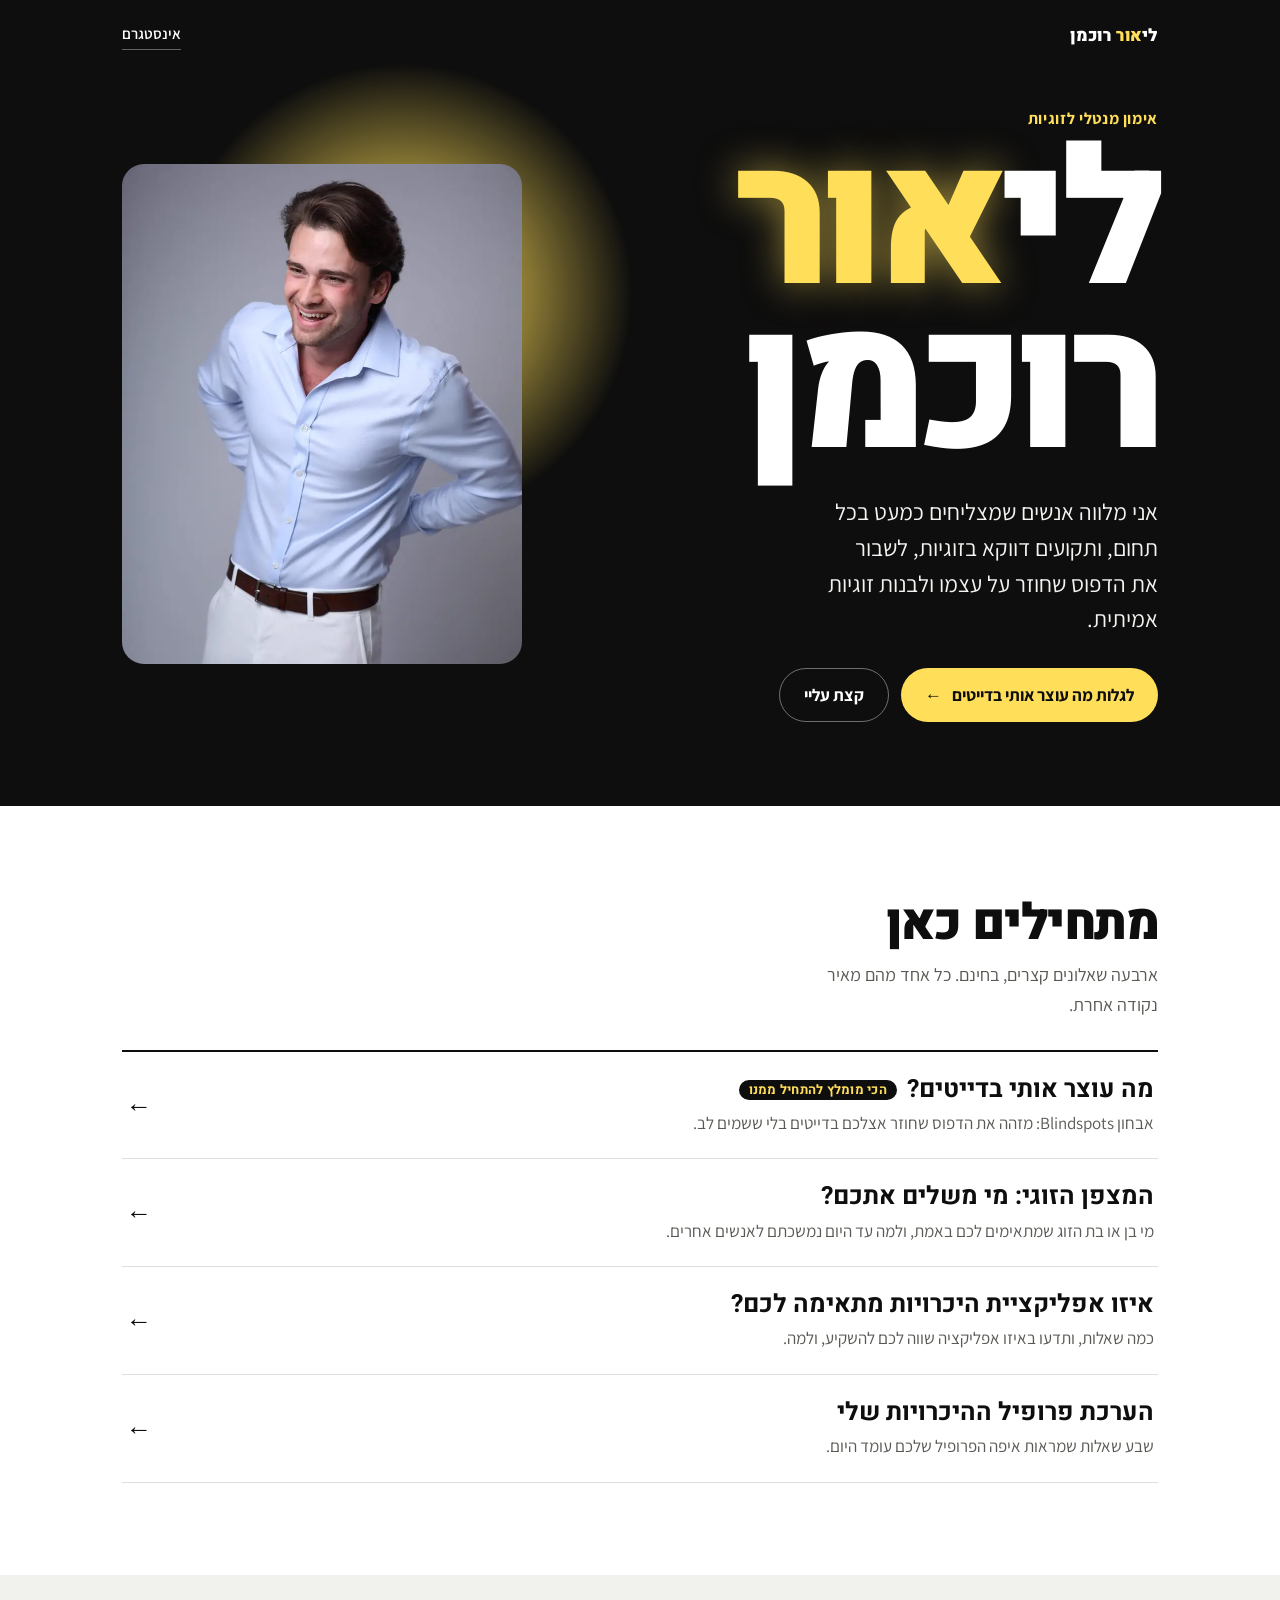
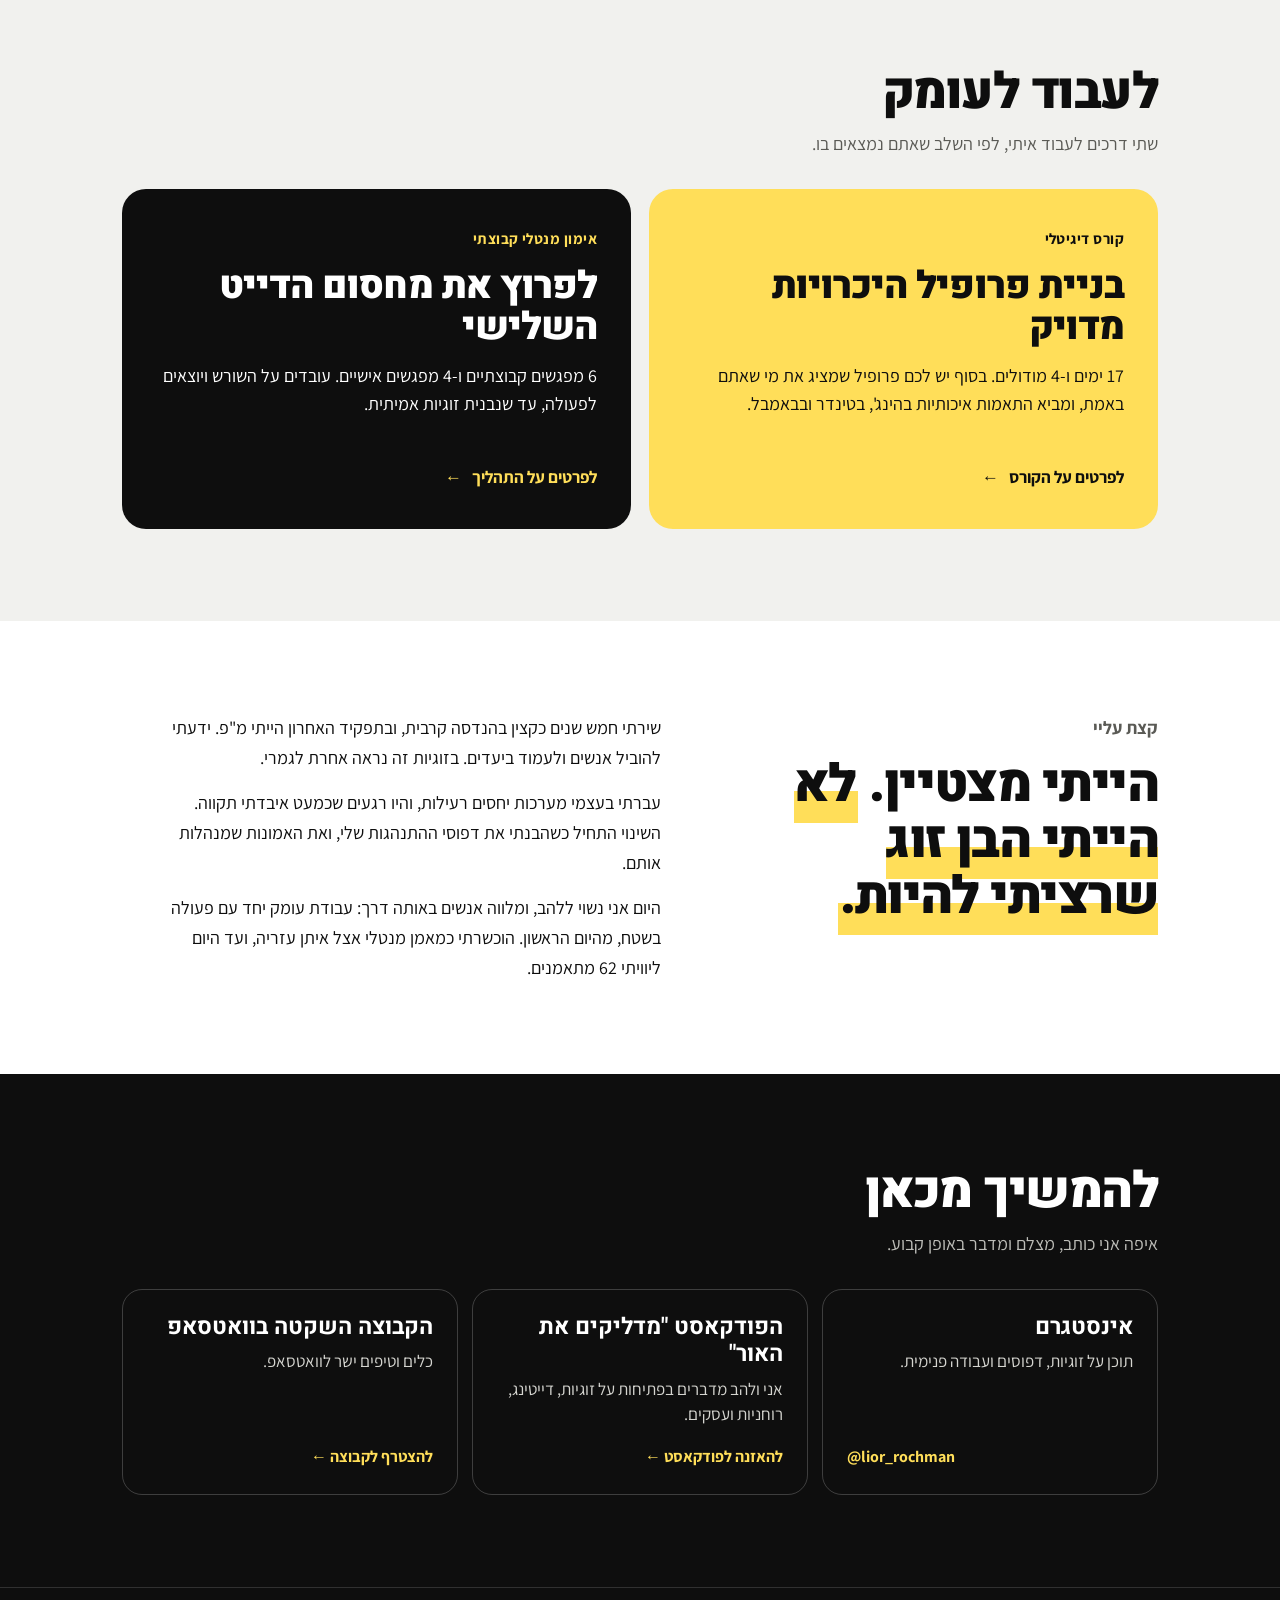
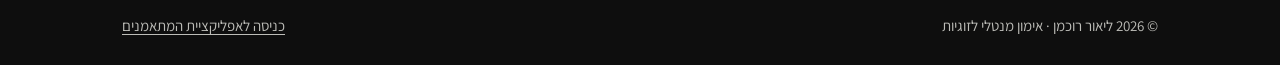
==== index.html @ 9ae3b1d6 "עדכון מספר מתאמנים ל-62" ====
<!DOCTYPE html>
<html lang="he" dir="rtl">
<head>
<meta charset="UTF-8">
<meta name="viewport" content="width=device-width, initial-scale=1">
<title>ליאור רוכמן | אימון מנטלי לזוגיות</title>
<meta name="description" content="ליאור רוכמן, מאמן מנטלי לזוגיות. שאלונים חינמיים, קורס דיגיטלי לבניית פרופיל היכרויות מדויק ותהליך אימון קבוצתי, לאנשים שמצליחים כמעט בכל תחום ותקועים דווקא בזוגיות.">
<meta name="robots" content="index, follow">
<link rel="canonical" href="https://liorochman.com/">
<meta property="og:type" content="profile">
<meta property="og:locale" content="he_IL">
<meta property="og:site_name" content="ליאור רוכמן - אימון מנטלי">
<meta property="og:title" content="ליאור רוכמן | אימון מנטלי לזוגיות">
<meta property="og:description" content="שאלונים חינמיים, קורס דיגיטלי ותהליך אימון קבוצתי, לאנשים שמצליחים כמעט בכל תחום ותקועים דווקא בזוגיות.">
<meta property="og:url" content="https://liorochman.com/">
<meta property="og:image" content="https://liorochman.com/assets/og.jpg">
<meta property="og:image:width" content="1200">
<meta property="og:image:height" content="630">
<meta property="og:image:alt" content="ליאור רוכמן, אימון מנטלי לזוגיות">
<meta name="twitter:card" content="summary_large_image">
<meta name="twitter:title" content="ליאור רוכמן | אימון מנטלי לזוגיות">
<meta name="twitter:description" content="שאלונים חינמיים, קורס דיגיטלי ותהליך אימון קבוצתי, לאנשים שמצליחים כמעט בכל תחום ותקועים דווקא בזוגיות.">
<meta name="twitter:image" content="https://liorochman.com/assets/og.jpg">
<meta name="theme-color" content="#0E0E0E">
<link rel="icon" href="/favicon.ico" sizes="48x48">
<link rel="icon" href="/favicon.svg" type="image/svg+xml">
<link rel="apple-touch-icon" href="/assets/apple-touch-icon.png">
<link rel="preload" href="assets/fonts/heebo-hebrew.woff2" as="font" type="font/woff2" crossorigin>
<link rel="preload" href="assets/fonts/assistant-hebrew.woff2" as="font" type="font/woff2" crossorigin>
<script type="application/ld+json">
{
  "@context": "https://schema.org",
  "@graph": [
    {
      "@type": "WebSite",
      "@id": "https://liorochman.com/#website",
      "url": "https://liorochman.com/",
      "name": "ליאור רוכמן",
      "alternateName": ["Lior Rochman", "ליאור רוכמן אימון מנטלי לזוגיות"],
      "inLanguage": "he",
      "publisher": {"@id": "https://liorochman.com/#lior"}
    },
    {
      "@type": "ProfilePage",
      "@id": "https://liorochman.com/#page",
      "url": "https://liorochman.com/",
      "name": "ליאור רוכמן | אימון מנטלי לזוגיות",
      "inLanguage": "he",
      "isPartOf": {"@id": "https://liorochman.com/#website"},
      "primaryImageOfPage": "https://liorochman.com/assets/lior-rochman.jpg",
      "dateModified": "2026-10-05T12:00:00+03:00",
      "mainEntity": {"@id": "https://liorochman.com/#lior"}
    },
    {
      "@type": "Person",
      "@id": "https://liorochman.com/#lior",
      "name": "ליאור רוכמן",
      "alternateName": "Lior Rochman",
      "jobTitle": "מאמן מנטלי לזוגיות",
      "description": "מאמן מנטלי לזוגיות. מלווה אנשים שמצליחים כמעט בכל תחום ותקועים דווקא בזוגיות.",
      "url": "https://liorochman.com/",
      "image": "https://liorochman.com/assets/lior-rochman.jpg",
      "knowsAbout": ["זוגיות", "דייטינג", "אפליקציות היכרויות", "אימון מנטלי"],
      "sameAs": ["https://www.instagram.com/lior_rochman/", "https://pod.link/6804400587"]
    }
  ]
}
</script>
<style>
@font-face{font-family:'Heebo';font-style:normal;font-weight:700 900;font-display:swap;src:url(assets/fonts/heebo-hebrew.woff2) format('woff2');unicode-range:U+0307-0308,U+0590-05FF,U+200C-2010,U+20AA,U+25CC,U+FB1D-FB4F}
@font-face{font-family:'Heebo';font-style:normal;font-weight:700 900;font-display:swap;src:url(assets/fonts/heebo-latin.woff2) format('woff2');unicode-range:U+0000-00FF,U+0131,U+0152-0153,U+02BB-02BC,U+02C6,U+02DA,U+02DC,U+0304,U+0308,U+0329,U+2000-206F,U+20AC,U+2122,U+2191,U+2193,U+2212,U+2215,U+FEFF,U+FFFD}
@font-face{font-family:'Assistant';font-style:normal;font-weight:400 700;font-display:swap;src:url(assets/fonts/assistant-hebrew.woff2) format('woff2');unicode-range:U+0307-0308,U+0590-05FF,U+200C-2010,U+20AA,U+25CC,U+FB1D-FB4F}
@font-face{font-family:'Assistant';font-style:normal;font-weight:400 700;font-display:swap;src:url(assets/fonts/assistant-latin.woff2) format('woff2');unicode-range:U+0000-00FF,U+0131,U+0152-0153,U+02BB-02BC,U+02C6,U+02DA,U+02DC,U+0304,U+0308,U+0329,U+2000-206F,U+20AC,U+2122,U+2191,U+2193,U+2212,U+2215,U+FEFF,U+FFFD}
:root{
    --ink:#0E0E0E;
    --ink-soft:#1B1B1B;
    --light:#FFDE59;
    --light-deep:#F2C230;
    --paper:#FFFFFF;
    --mist:#F1F1EE;
    --line:#DEDEDA;
    --mute:#5A5A55;
    --display:'Heebo','Assistant',Arial,sans-serif;
    --body:'Assistant','Heebo',Arial,sans-serif;
    --wrap:1080px;
}
*,*::before,*::after{box-sizing:border-box}
html{-webkit-text-size-adjust:100%;scroll-behavior:smooth}
body{margin:0;background:var(--paper);color:var(--ink);font-family:var(--body);font-size:18px;line-height:1.65;-webkit-font-smoothing:antialiased}
img{max-width:100%;display:block}
a{color:inherit}
h1,h2,h3,p{margin:0}
.wrap{width:100%;max-width:var(--wrap);margin-inline:auto;padding-inline:22px}
.sr{position:absolute;width:1px;height:1px;padding:0;margin:-1px;overflow:hidden;clip:rect(0,0,0,0);white-space:nowrap;border:0}
.skip{position:absolute;right:-9999px;top:0;background:var(--light);color:var(--ink);padding:10px 16px;font-weight:700;z-index:10}
.skip:focus{right:12px;top:12px}
:focus-visible{outline:3px solid var(--light-deep);outline-offset:3px;border-radius:6px}

/* ── Hero: the room before the light goes on ── */
.hero{background:var(--ink);color:#fff;position:relative;overflow:hidden}
.topbar{display:flex;justify-content:space-between;align-items:center;padding-block:22px}
.topbar-mark{font-family:var(--display);font-weight:900;font-size:17px;letter-spacing:-.01em;text-decoration:none}
.topbar-mark b{color:var(--light);font-weight:900}
.topbar-link{font-size:15px;font-weight:600;text-decoration:none;border-bottom:1px solid rgba(255,255,255,.35);padding-bottom:2px}
.topbar-link:hover{border-color:var(--light);color:var(--light)}

.hero-grid{display:grid;grid-template-columns:1fr;gap:34px;padding-block:18px 56px;align-items:center}
.hero-role{font-weight:700;font-size:16px;letter-spacing:.04em;color:var(--light);margin-bottom:10px}
.hero-name{font-family:var(--display);font-weight:900;font-size:clamp(76px,23vw,190px);line-height:.86;letter-spacing:-.045em}
.hero-name span{display:block}
.hero-name .or{display:inline;color:var(--light);text-shadow:0 0 38px rgba(255,222,89,.55)}
.hero-lead{font-size:clamp(19px,2.3vw,23px);line-height:1.55;max-width:30ch;margin-top:26px;color:#F3F3F0}
.hero-actions{display:flex;flex-wrap:wrap;gap:12px;margin-top:30px}
.btn{display:inline-flex;align-items:center;justify-content:center;gap:10px;min-height:54px;padding:12px 24px;border-radius:999px;font-weight:700;font-size:17px;text-decoration:none;transition:transform .18s ease,background .18s ease,color .18s ease}
.btn:active{transform:scale(.97)}
.btn-light{background:var(--light);color:var(--ink)}
.btn-light:hover{background:#fff}
.btn-ghost{border:1.5px solid rgba(255,255,255,.4);color:#fff}
.btn-ghost:hover{border-color:var(--light);color:var(--light)}
.arrow{display:inline-block;transition:transform .18s ease}
a:hover .arrow,a:focus-visible .arrow{transform:translateX(-5px)}

.hero-photo{position:relative;width:min(78%,340px);margin-inline:auto}
.hero-photo::before{content:'';position:absolute;inset:-22% -30% auto auto;width:120%;aspect-ratio:1;border-radius:50%;background:radial-gradient(circle,rgba(255,222,89,.95) 0%,rgba(255,222,89,.5) 38%,rgba(255,222,89,0) 68%);z-index:0}
.hero-photo img{position:relative;z-index:1;width:100%;height:auto;aspect-ratio:4/5;object-fit:cover;border-radius:22px}

/* one orchestrated moment: the light in the name switches on */
@media (prefers-reduced-motion:no-preference){
    .hero-name .or{animation:switch-on 1.5s .35s both}
    .hero-photo::before{animation:glow-on 1.6s .55s both}
    @keyframes switch-on{
        0%,18%{color:#3A3A3A;text-shadow:none}
        22%{color:var(--light)}
        27%{color:#3A3A3A;text-shadow:none}
        36%,100%{color:var(--light);text-shadow:0 0 38px rgba(255,222,89,.55)}
    }
    @keyframes glow-on{0%,20%{opacity:0;transform:scale(.8)}100%{opacity:1;transform:scale(1)}}
}

/* ── Sections ── */
.section{padding-block:64px}
.section-head{margin-bottom:30px;max-width:40ch}
.section-title{font-family:var(--display);font-weight:900;font-size:clamp(32px,5.2vw,50px);line-height:1.05;letter-spacing:-.03em}
.section-sub{color:var(--mute);margin-top:10px;font-size:18px}

/* free quizzes: a plain list, because that is what it is */
.quiz-list{list-style:none;margin:0;padding:0;border-top:2px solid var(--ink)}
.quiz{display:grid;grid-template-columns:1fr auto;gap:6px 18px;align-items:center;padding:22px 4px;border-bottom:1px solid var(--line);text-decoration:none;transition:background .18s ease,padding .18s ease}
.quiz:hover,.quiz:focus-visible{background:var(--light);padding-inline:16px}
.quiz-title{font-family:var(--display);font-weight:700;font-size:clamp(20px,2.6vw,25px);line-height:1.25}
.quiz-desc{grid-column:1;color:var(--mute);font-size:17px;line-height:1.5}
.quiz:hover .quiz-desc,.quiz:focus-visible .quiz-desc{color:var(--ink)}
.quiz .arrow{grid-column:2;grid-row:1 / span 2;font-size:26px;font-weight:700}
.tag{display:inline-block;font-size:13px;font-weight:700;background:var(--ink);color:var(--light);padding:2px 10px;border-radius:999px;margin-inline-start:10px;vertical-align:middle;letter-spacing:.02em}

/* paid work */
.deep{background:var(--mist)}
.offers{display:grid;grid-template-columns:1fr;gap:18px}
.offer{display:flex;flex-direction:column;gap:14px;padding:30px 26px;border-radius:24px;text-decoration:none;min-height:280px;transition:transform .2s ease}
.offer:hover,.offer:focus-visible{transform:translateY(-4px)}
.offer-kind{font-weight:700;font-size:15px;letter-spacing:.03em}
.offer-title{font-family:var(--display);font-weight:900;font-size:clamp(28px,3.6vw,38px);line-height:1.08;letter-spacing:-.025em}
.offer-desc{font-size:18px;line-height:1.55}
.offer-cta{margin-top:auto;font-weight:700;font-size:17px;display:inline-flex;gap:10px;align-items:center}
.offer-course{background:var(--light);color:var(--ink)}
.offer-group{background:var(--ink);color:#fff}
.offer-group .offer-kind,.offer-group .offer-cta{color:var(--light)}

/* about */
.about-grid{display:grid;grid-template-columns:1fr;gap:28px}
.about-quote{font-family:var(--display);font-weight:900;font-size:clamp(30px,5vw,52px);line-height:1.08;letter-spacing:-.03em}
.about-quote mark{background:linear-gradient(transparent 58%,var(--light) 58%);color:inherit;padding-inline:2px}
.about-label{margin:0 0 14px;font-weight:700}
.about-text p+p{margin-top:16px}
.about-text{max-width:56ch}

/* follow */
.follow{background:var(--ink);color:#fff}
.follow .section-sub{color:#BDBDB8}
.channels{display:grid;grid-template-columns:1fr;gap:14px}
.channel{display:flex;flex-direction:column;gap:8px;padding:24px;border:1.5px solid rgba(255,255,255,.2);border-radius:20px;text-decoration:none;transition:border-color .18s ease,background .18s ease}
a.channel:hover,a.channel:focus-visible{border-color:var(--light);background:var(--ink-soft)}
.channel-name{font-family:var(--display);font-weight:700;font-size:23px;line-height:1.2}
.channel-desc{color:#D5D5D0;font-size:17px;line-height:1.5}
.channel-go{margin-top:auto;padding-top:8px;color:var(--light);font-weight:700;font-size:16px}
.channel-soon{color:#BDBDB8}

.footer{background:var(--ink);color:#BDBDB8;border-top:1px solid rgba(255,255,255,.14);padding-block:26px;font-size:15px}
.footer-row{display:flex;flex-wrap:wrap;gap:8px 24px;justify-content:space-between}
.footer a{text-decoration:underline;text-underline-offset:3px}
.footer a:hover{color:var(--light)}

@media (min-width:760px){
    .hero-grid{grid-template-columns:1.15fr .85fr;gap:48px;padding-block:34px 84px}
    .hero-photo{width:100%;max-width:400px;margin-inline:auto 0}
    .section{padding-block:92px}
    .offers{grid-template-columns:1fr 1fr}
    .offer{padding:38px 34px;min-height:340px}
    .about-grid{grid-template-columns:.9fr 1.1fr;gap:56px;align-items:start}
    .channels{grid-template-columns:repeat(3,1fr)}
}
</style>
</head>
<body>
<a class="skip" href="#main">דילוג לתוכן</a>

<header class="hero">
    <div class="wrap">
        <nav class="topbar" aria-label="ניווט ראשי">
            <a class="topbar-mark" href="https://liorochman.com/" aria-label="ליאור רוכמן, דף הבית">לי<b>אור</b> רוכמן</a>
            <a class="topbar-link" href="https://www.instagram.com/lior_rochman/" target="_blank" rel="noopener">אינסטגרם<span class="sr"> (נפתח בחלון חדש)</span></a>
        </nav>

        <div class="hero-grid">
            <div>
                <p class="hero-role">אימון מנטלי לזוגיות</p>
                <h1 class="hero-name" aria-label="ליאור רוכמן"><span>לי<span class="or">אור</span></span> <span>רוכמן</span></h1>
                <p class="hero-lead">אני מלווה אנשים שמצליחים כמעט בכל תחום, ותקועים דווקא בזוגיות, לשבור את הדפוס שחוזר על עצמו ולבנות זוגיות אמיתית.</p>
                <div class="hero-actions">
                    <a class="btn btn-light" href="https://blindspot.liorochman.com/">לגלות מה עוצר אותי בדייטים <span class="arrow" aria-hidden="true">←</span></a>
                    <a class="btn btn-ghost" href="#about">קצת עליי</a>
                </div>
            </div>
            <div class="hero-photo">
                <img src="assets/lior-rochman.webp" width="800" height="1000" alt="ליאור רוכמן, מאמן מנטלי לזוגיות" fetchpriority="high">
            </div>
        </div>
    </div>
</header>

<main id="main">

    <section class="section" aria-labelledby="start-title">
        <div class="wrap">
            <div class="section-head">
                <h2 class="section-title" id="start-title">מתחילים כאן</h2>
                <p class="section-sub">ארבעה שאלונים קצרים, בחינם. כל אחד מהם מאיר נקודה אחרת.</p>
            </div>
            <ul class="quiz-list">
                <li><a class="quiz" href="https://blindspot.liorochman.com/">
                    <span class="quiz-title">מה עוצר אותי בדייטים?<span class="tag">הכי מומלץ להתחיל ממנו</span></span>
                    <span class="quiz-desc">אבחון Blindspots: מזהה את הדפוס שחוזר אצלכם בדייטים בלי ששמים לב.</span>
                    <span class="arrow" aria-hidden="true">←</span>
                </a></li>
                <li><a class="quiz" href="https://partnerquiz.liorochman.com/">
                    <span class="quiz-title">המצפן הזוגי: מי משלים אתכם?</span>
                    <span class="quiz-desc">מי בן או בת הזוג שמתאימים לכם באמת, ולמה עד היום נמשכתם לאנשים אחרים.</span>
                    <span class="arrow" aria-hidden="true">←</span>
                </a></li>
                <li><a class="quiz" href="https://datingappquiz.liorochman.com/">
                    <span class="quiz-title">איזו אפליקציית היכרויות מתאימה לכם?</span>
                    <span class="quiz-desc">כמה שאלות, ותדעו באיזו אפליקציה שווה לכם להשקיע, ולמה.</span>
                    <span class="arrow" aria-hidden="true">←</span>
                </a></li>
                <li><a class="quiz" href="https://liorocman1234-maker.github.io/datingprofilecheck/">
                    <span class="quiz-title">הערכת פרופיל ההיכרויות שלי</span>
                    <span class="quiz-desc">שבע שאלות שמראות איפה הפרופיל שלכם עומד היום.</span>
                    <span class="arrow" aria-hidden="true">←</span>
                </a></li>
            </ul>
        </div>
    </section>

    <section class="section deep" aria-labelledby="deep-title">
        <div class="wrap">
            <div class="section-head">
                <h2 class="section-title" id="deep-title">לעבוד לעומק</h2>
                <p class="section-sub">שתי דרכים לעבוד איתי, לפי השלב שאתם נמצאים בו.</p>
            </div>
            <div class="offers">
                <a class="offer offer-course" href="https://digitalcourse.liorochman.com/">
                    <span class="offer-kind">קורס דיגיטלי</span>
                    <h3 class="offer-title">בניית פרופיל היכרויות מדויק</h3>
                    <p class="offer-desc">17 ימים ו-4 מודולים. בסוף יש לכם פרופיל שמציג את מי שאתם באמת, ומביא התאמות איכותיות בהינג', בטינדר ובבאמבל.</p>
                    <span class="offer-cta">לפרטים על הקורס <span class="arrow" aria-hidden="true">←</span></span>
                </a>
                <a class="offer offer-group" href="https://group.liorochman.com/">
                    <span class="offer-kind">אימון מנטלי קבוצתי</span>
                    <h3 class="offer-title">לפרוץ את מחסום הדייט השלישי</h3>
                    <p class="offer-desc">6 מפגשים קבוצתיים ו-4 מפגשים אישיים. עובדים על השורש ויוצאים לפעולה, עד שנבנית זוגיות אמיתית.</p>
                    <span class="offer-cta">לפרטים על התהליך <span class="arrow" aria-hidden="true">←</span></span>
                </a>
            </div>
        </div>
    </section>

    <section class="section" id="about" aria-labelledby="about-title">
        <div class="wrap about-grid">
            <div>
                <h2 class="section-sub about-label" id="about-title">קצת עליי</h2>
                <p class="about-quote">הייתי מצטיין. <mark>לא הייתי הבן זוג שרציתי להיות.</mark></p>
            </div>
            <div class="about-text">
                <p>שירתי חמש שנים כקצין בהנדסה קרבית, ובתפקיד האחרון הייתי מ"פ. ידעתי להוביל אנשים ולעמוד ביעדים. בזוגיות זה נראה אחרת לגמרי.</p>
                <p>עברתי בעצמי מערכות יחסים רעילות, והיו רגעים שכמעט איבדתי תקווה. השינוי התחיל כשהבנתי את דפוסי ההתנהגות שלי, ואת האמונות שמנהלות אותם.</p>
                <p>היום אני נשוי ללהב, ומלווה אנשים באותה דרך: עבודת עומק יחד עם פעולה בשטח, מהיום הראשון. הוכשרתי כמאמן מנטלי אצל איתן עזריה, ועד היום ליוויתי 62 מתאמנים.</p>
            </div>
        </div>
    </section>

    <section class="section follow" aria-labelledby="follow-title">
        <div class="wrap">
            <div class="section-head">
                <h2 class="section-title" id="follow-title">להמשיך מכאן</h2>
                <p class="section-sub">איפה אני כותב, מצלם ומדבר באופן קבוע.</p>
            </div>
            <div class="channels">
                <a class="channel" href="https://www.instagram.com/lior_rochman/" target="_blank" rel="noopener">
                    <span class="channel-name">אינסטגרם</span>
                    <span class="channel-desc">תוכן על זוגיות, דפוסים ועבודה פנימית.</span>
                    <span class="channel-go" dir="ltr">@lior_rochman</span><span class="sr">נפתח בחלון חדש</span>
                </a>
                <a class="channel" href="https://pod.link/6804400587" target="_blank" rel="noopener">
                    <span class="channel-name">הפודקאסט "מדליקים את האור"</span>
                    <span class="channel-desc">אני ולהב מדברים בפתיחות על זוגיות, דייטינג, רוחניות ועסקים.</span>
                    <span class="channel-go">להאזנה לפודקאסט <span class="arrow" aria-hidden="true">←</span></span><span class="sr">נפתח בחלון חדש</span>
                </a>
                <a class="channel" href="https://chat.whatsapp.com/KLs5p2WrL3EFJbIQxkZ8Fu" target="_blank" rel="noopener">
                    <span class="channel-name">הקבוצה השקטה בוואטסאפ</span>
                    <span class="channel-desc">כלים וטיפים ישר לוואטסאפ.</span>
                    <span class="channel-go">להצטרף לקבוצה <span class="arrow" aria-hidden="true">←</span></span><span class="sr">נפתח בחלון חדש</span>
                </a>
            </div>
        </div>
    </section>

</main>

<footer class="footer">
    <div class="wrap footer-row">
        <span>© 2026 ליאור רוכמן · אימון מנטלי לזוגיות</span>
        <a href="https://app.liorochman.com/">כניסה לאפליקציית המתאמנים</a>
    </div>
</footer>

</body>
</html>
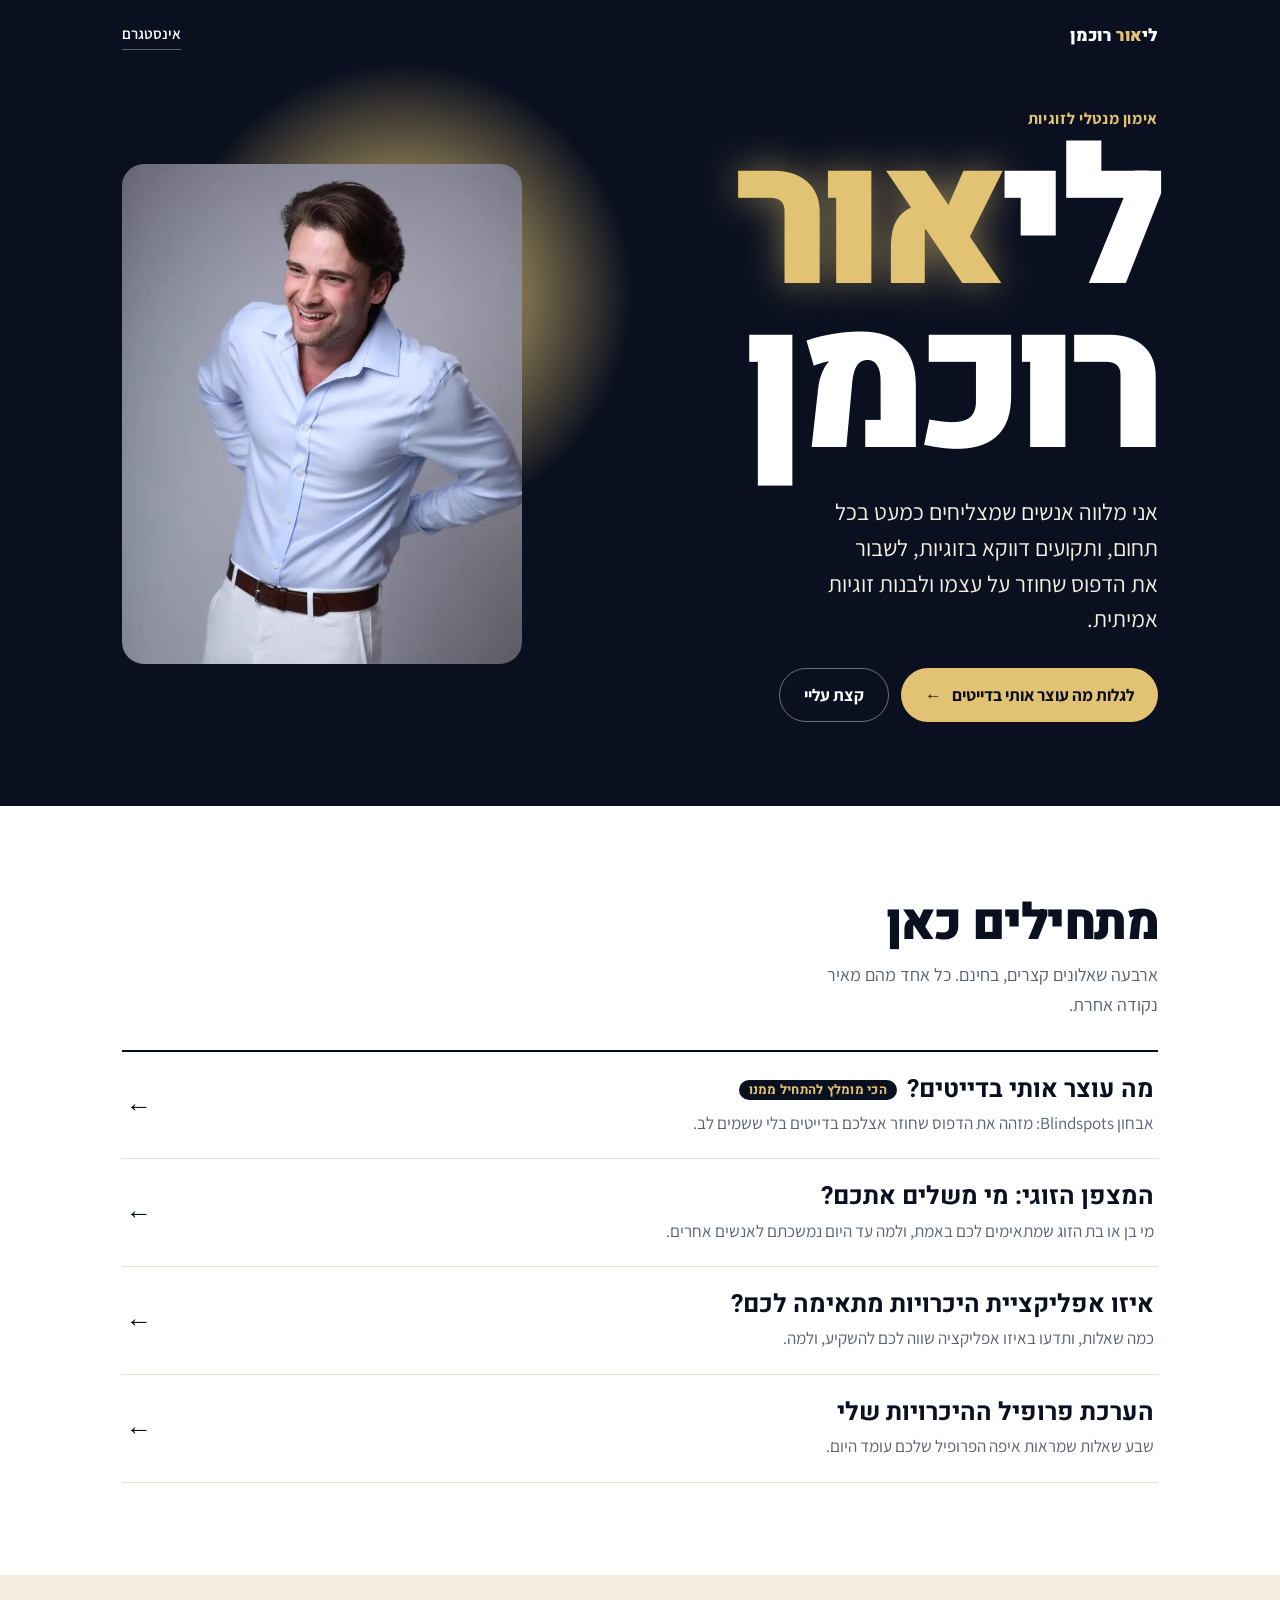
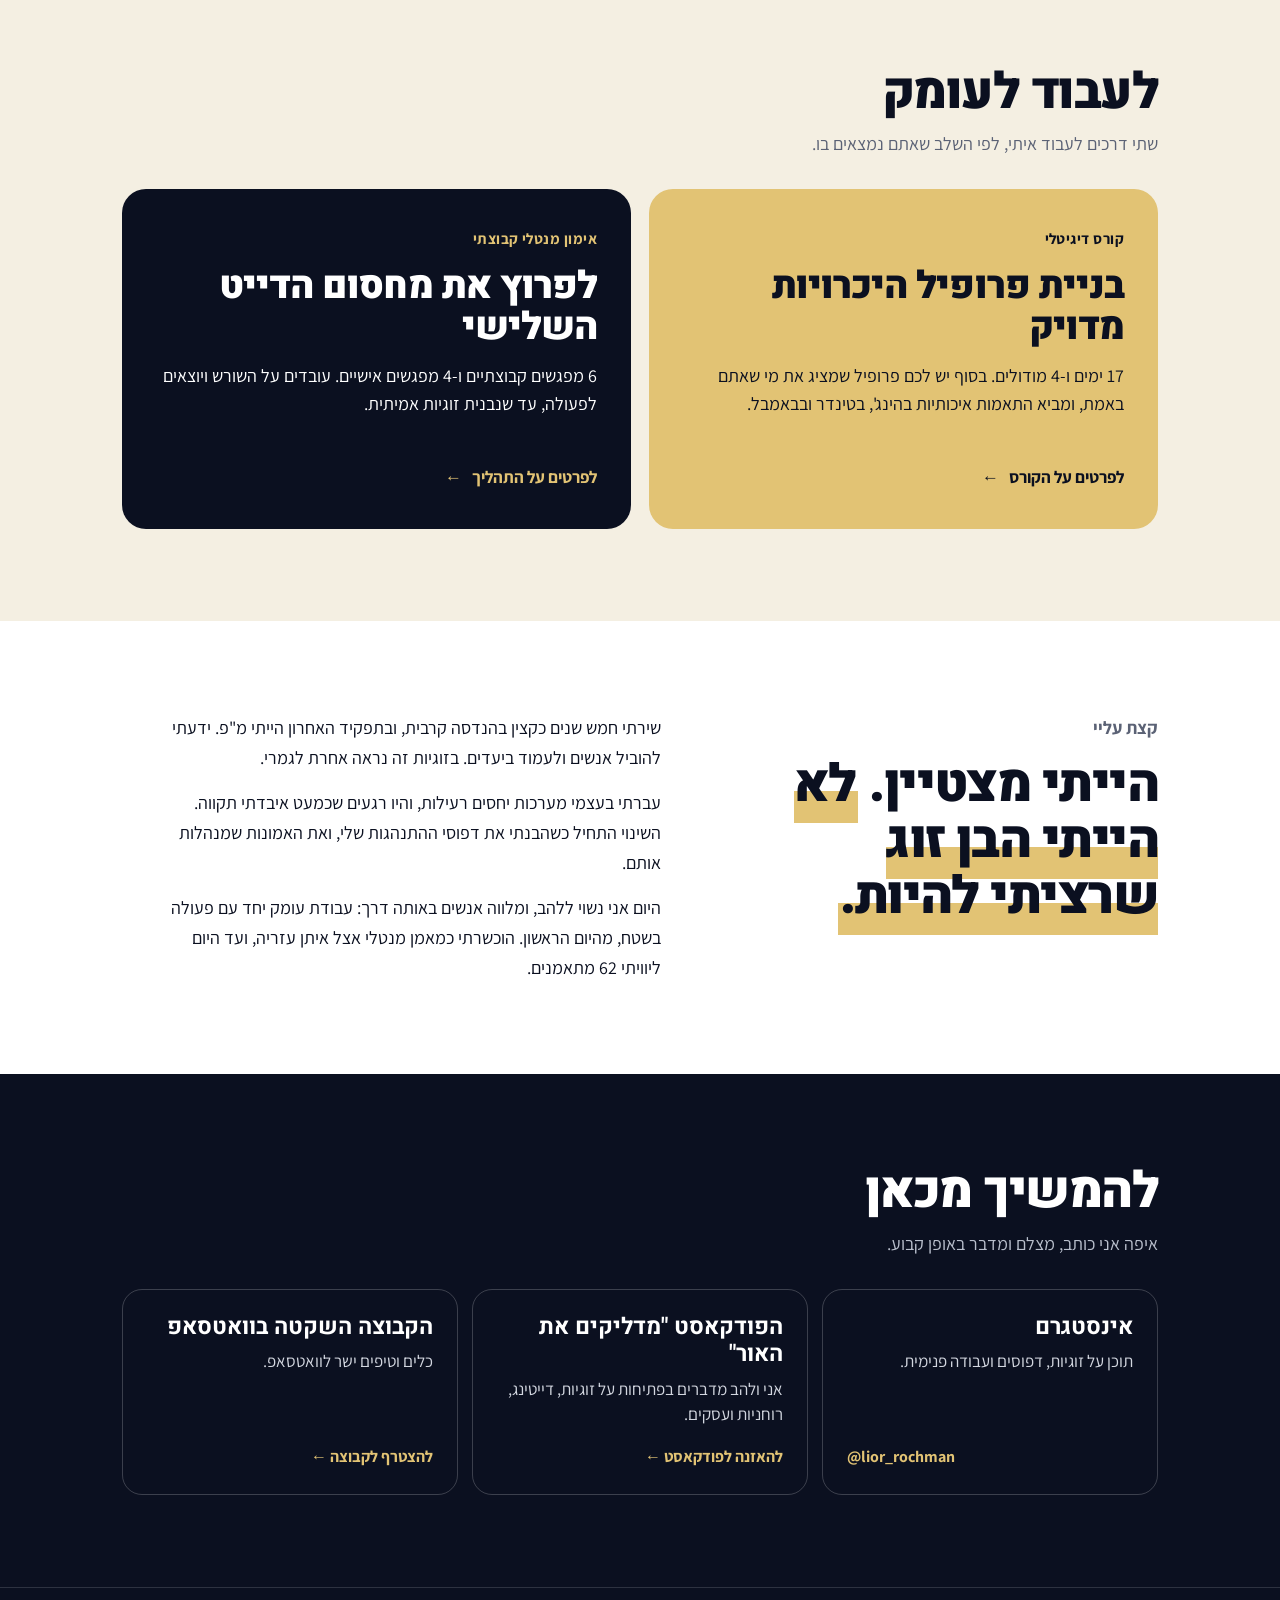
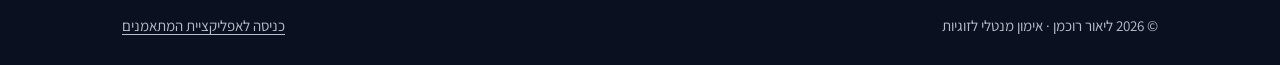
==== commit 607f2c6f: "Brand update: navy + gold homepage, icons, og image and webinar logo" ====
--- a/index.html
+++ b/index.html
@@ -21,7 +21,7 @@
 <meta name="twitter:title" content="ליאור רוכמן | אימון מנטלי לזוגיות">
 <meta name="twitter:description" content="שאלונים חינמיים, קורס דיגיטלי ותהליך אימון קבוצתי, לאנשים שמצליחים כמעט בכל תחום ותקועים דווקא בזוגיות.">
 <meta name="twitter:image" content="https://liorochman.com/assets/og.jpg">
-<meta name="theme-color" content="#0E0E0E">
+<meta name="theme-color" content="#0B1020">
 <link rel="icon" href="/favicon.ico" sizes="48x48">
 <link rel="icon" href="/favicon.svg" type="image/svg+xml">
 <link rel="apple-touch-icon" href="/assets/apple-touch-icon.png">
@@ -48,7 +48,7 @@
       "inLanguage": "he",
       "isPartOf": {"@id": "https://liorochman.com/#website"},
       "primaryImageOfPage": "https://liorochman.com/assets/lior-rochman.jpg",
-      "dateModified": "2026-10-05T12:00:00+03:00",
+      "dateModified": "2026-11-08T12:00:00+02:00",
       "mainEntity": {"@id": "https://liorochman.com/#lior"}
     },
     {
@@ -72,14 +72,14 @@
 @font-face{font-family:'Assistant';font-style:normal;font-weight:400 700;font-display:swap;src:url(assets/fonts/assistant-hebrew.woff2) format('woff2');unicode-range:U+0307-0308,U+0590-05FF,U+200C-2010,U+20AA,U+25CC,U+FB1D-FB4F}
 @font-face{font-family:'Assistant';font-style:normal;font-weight:400 700;font-display:swap;src:url(assets/fonts/assistant-latin.woff2) format('woff2');unicode-range:U+0000-00FF,U+0131,U+0152-0153,U+02BB-02BC,U+02C6,U+02DA,U+02DC,U+0304,U+0308,U+0329,U+2000-206F,U+20AC,U+2122,U+2191,U+2193,U+2212,U+2215,U+FEFF,U+FFFD}
 :root{
-    --ink:#0E0E0E;
-    --ink-soft:#1B1B1B;
-    --light:#FFDE59;
-    --light-deep:#F2C230;
+    --ink:#0B1020;
+    --ink-soft:#1B2A4A;
+    --light:#E2C374;
+    --light-deep:#A8842F;
     --paper:#FFFFFF;
-    --mist:#F1F1EE;
-    --line:#DEDEDA;
-    --mute:#5A5A55;
+    --mist:#F4EFE2;
+    --line:#E4DDCB;
+    --mute:#5B6275;
     --display:'Heebo','Assistant',Arial,sans-serif;
     --body:'Assistant','Heebo',Arial,sans-serif;
     --wrap:1080px;
@@ -94,7 +94,7 @@
 .sr{position:absolute;width:1px;height:1px;padding:0;margin:-1px;overflow:hidden;clip:rect(0,0,0,0);white-space:nowrap;border:0}
 .skip{position:absolute;right:-9999px;top:0;background:var(--light);color:var(--ink);padding:10px 16px;font-weight:700;z-index:10}
 .skip:focus{right:12px;top:12px}
-:focus-visible{outline:3px solid var(--light-deep);outline-offset:3px;border-radius:6px}
+:focus-visible{outline:3px solid var(--light);outline-offset:3px;border-radius:6px}
 
 /* ── Hero: the room before the light goes on ── */
 .hero{background:var(--ink);color:#fff;position:relative;overflow:hidden}
@@ -108,8 +108,8 @@
 .hero-role{font-weight:700;font-size:16px;letter-spacing:.04em;color:var(--light);margin-bottom:10px}
 .hero-name{font-family:var(--display);font-weight:900;font-size:clamp(76px,23vw,190px);line-height:.86;letter-spacing:-.045em}
 .hero-name span{display:block}
-.hero-name .or{display:inline;color:var(--light);text-shadow:0 0 38px rgba(255,222,89,.55)}
-.hero-lead{font-size:clamp(19px,2.3vw,23px);line-height:1.55;max-width:30ch;margin-top:26px;color:#F3F3F0}
+.hero-name .or{display:inline;color:var(--light);text-shadow:0 0 38px rgba(226,195,116,.55)}
+.hero-lead{font-size:clamp(19px,2.3vw,23px);line-height:1.55;max-width:30ch;margin-top:26px;color:#F4EFE2}
 .hero-actions{display:flex;flex-wrap:wrap;gap:12px;margin-top:30px}
 .btn{display:inline-flex;align-items:center;justify-content:center;gap:10px;min-height:54px;padding:12px 24px;border-radius:999px;font-weight:700;font-size:17px;text-decoration:none;transition:transform .18s ease,background .18s ease,color .18s ease}
 .btn:active{transform:scale(.97)}
@@ -121,7 +121,7 @@
 a:hover .arrow,a:focus-visible .arrow{transform:translateX(-5px)}
 
 .hero-photo{position:relative;width:min(78%,340px);margin-inline:auto}
-.hero-photo::before{content:'';position:absolute;inset:-22% -30% auto auto;width:120%;aspect-ratio:1;border-radius:50%;background:radial-gradient(circle,rgba(255,222,89,.95) 0%,rgba(255,222,89,.5) 38%,rgba(255,222,89,0) 68%);z-index:0}
+.hero-photo::before{content:'';position:absolute;inset:-22% -30% auto auto;width:120%;aspect-ratio:1;border-radius:50%;background:radial-gradient(circle,rgba(226,195,116,.95) 0%,rgba(226,195,116,.5) 38%,rgba(226,195,116,0) 68%);z-index:0}
 .hero-photo img{position:relative;z-index:1;width:100%;height:auto;aspect-ratio:4/5;object-fit:cover;border-radius:22px}
 
 /* one orchestrated moment: the light in the name switches on */
@@ -129,10 +129,10 @@
     .hero-name .or{animation:switch-on 1.5s .35s both}
     .hero-photo::before{animation:glow-on 1.6s .55s both}
     @keyframes switch-on{
-        0%,18%{color:#3A3A3A;text-shadow:none}
+        0%,18%{color:#2A3550;text-shadow:none}
         22%{color:var(--light)}
-        27%{color:#3A3A3A;text-shadow:none}
-        36%,100%{color:var(--light);text-shadow:0 0 38px rgba(255,222,89,.55)}
+        27%{color:#2A3550;text-shadow:none}
+        36%,100%{color:var(--light);text-shadow:0 0 38px rgba(226,195,116,.55)}
     }
     @keyframes glow-on{0%,20%{opacity:0;transform:scale(.8)}100%{opacity:1;transform:scale(1)}}
 }
@@ -176,16 +176,16 @@
 
 /* follow */
 .follow{background:var(--ink);color:#fff}
-.follow .section-sub{color:#BDBDB8}
+.follow .section-sub{color:#B9BFCC}
 .channels{display:grid;grid-template-columns:1fr;gap:14px}
 .channel{display:flex;flex-direction:column;gap:8px;padding:24px;border:1.5px solid rgba(255,255,255,.2);border-radius:20px;text-decoration:none;transition:border-color .18s ease,background .18s ease}
 a.channel:hover,a.channel:focus-visible{border-color:var(--light);background:var(--ink-soft)}
 .channel-name{font-family:var(--display);font-weight:700;font-size:23px;line-height:1.2}
-.channel-desc{color:#D5D5D0;font-size:17px;line-height:1.5}
+.channel-desc{color:#D3D7E0;font-size:17px;line-height:1.5}
 .channel-go{margin-top:auto;padding-top:8px;color:var(--light);font-weight:700;font-size:16px}
-.channel-soon{color:#BDBDB8}
-
-.footer{background:var(--ink);color:#BDBDB8;border-top:1px solid rgba(255,255,255,.14);padding-block:26px;font-size:15px}
+.channel-soon{color:#B9BFCC}
+
+.footer{background:var(--ink);color:#B9BFCC;border-top:1px solid rgba(255,255,255,.14);padding-block:26px;font-size:15px}
 .footer-row{display:flex;flex-wrap:wrap;gap:8px 24px;justify-content:space-between}
 .footer a{text-decoration:underline;text-underline-offset:3px}
 .footer a:hover{color:var(--light)}
@@ -200,6 +200,13 @@
     .channels{grid-template-columns:repeat(3,1fr)}
 }
 </style>
+<!-- Meta Pixel (same pixel as blindspot) -->
+<script>
+!function(f,b,e,v,n,t,s){if(f.fbq)return;n=f.fbq=function(){n.callMethod?n.callMethod.apply(n,arguments):n.queue.push(arguments)};if(!f._fbq)f._fbq=n;n.push=n;n.loaded=!0;n.version='2.0';n.queue=[];t=b.createElement(e);t.async=!0;t.src=v;s=b.getElementsByTagName(e)[0];s.parentNode.insertBefore(t,s)}(window,document,'script','https://connect.facebook.net/en_US/fbevents.js');
+fbq('init','1391079119348972');
+fbq('track','PageView');
+</script>
+<noscript><img height="1" width="1" style="display:none" src="https://www.facebook.com/tr?id=1391079119348972&ev=PageView&noscript=1"/></noscript>
 </head>
 <body>
 <a class="skip" href="#main">דילוג לתוכן</a>
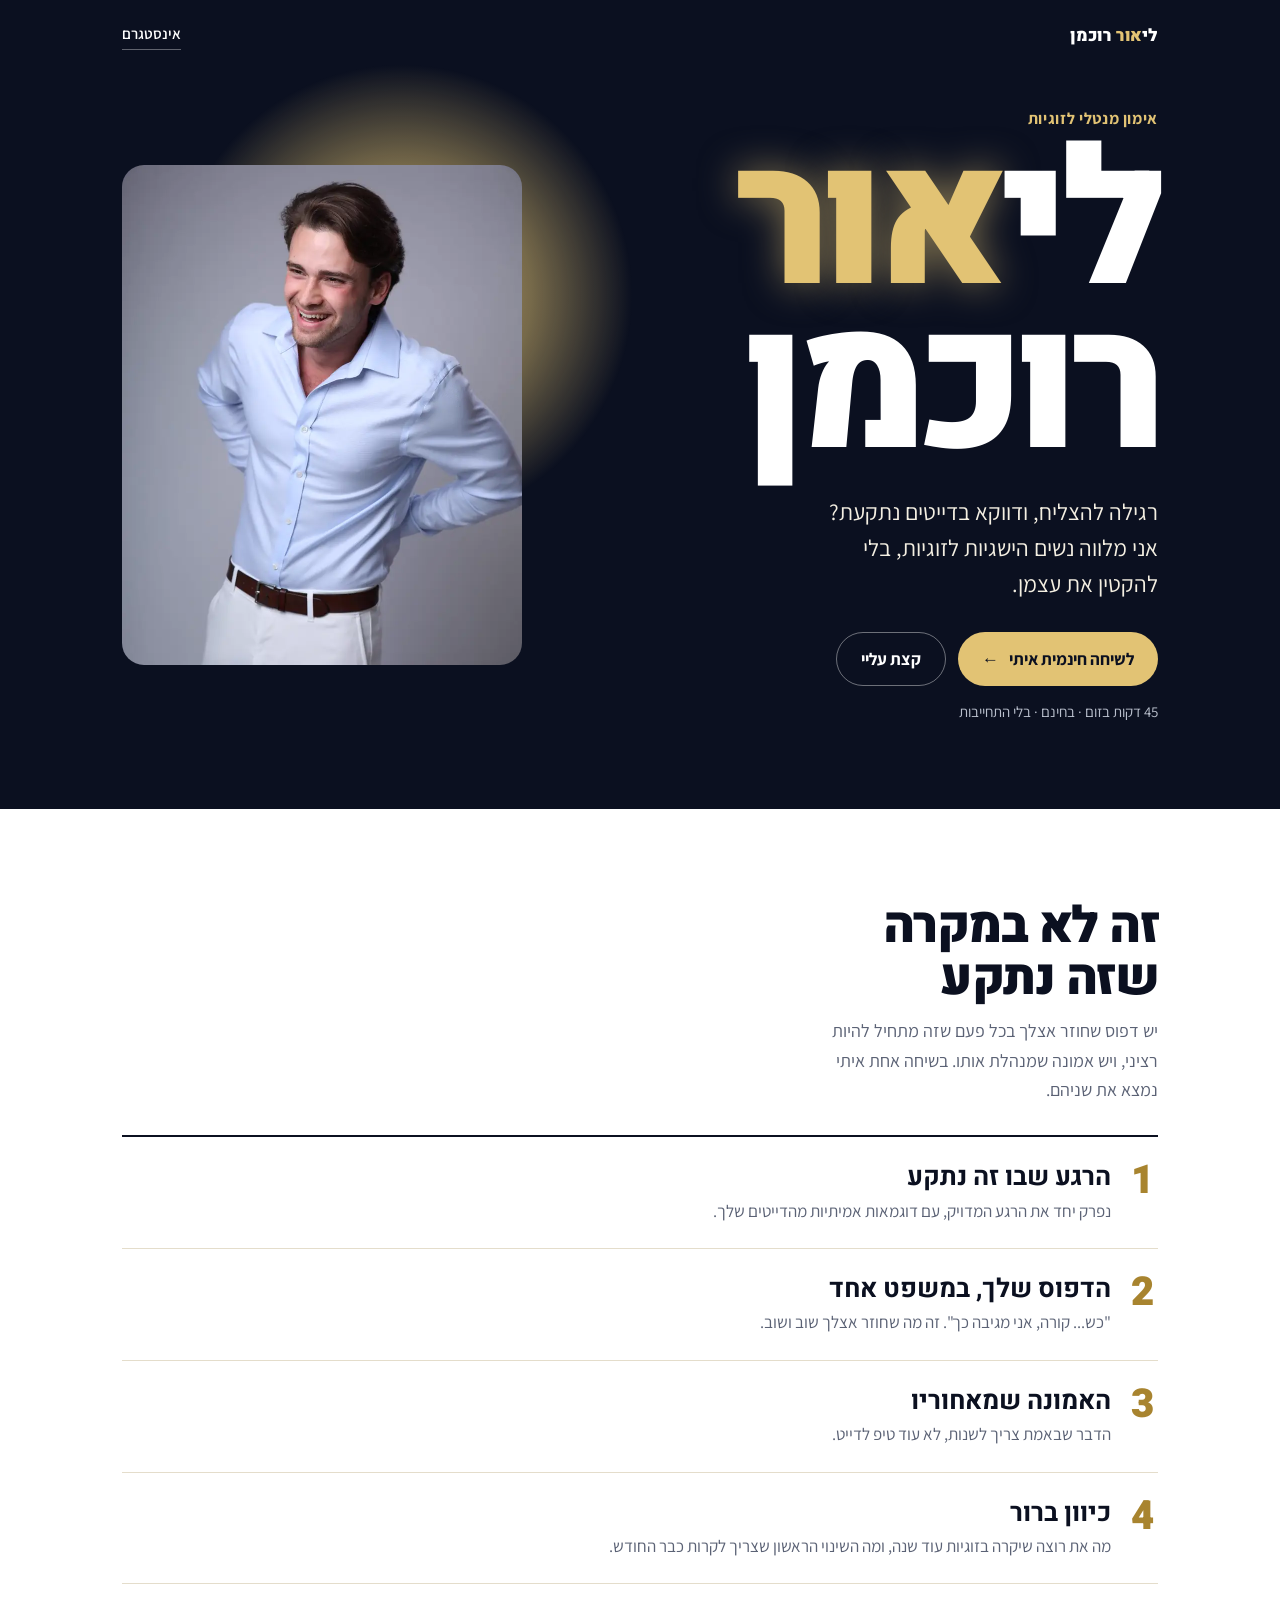
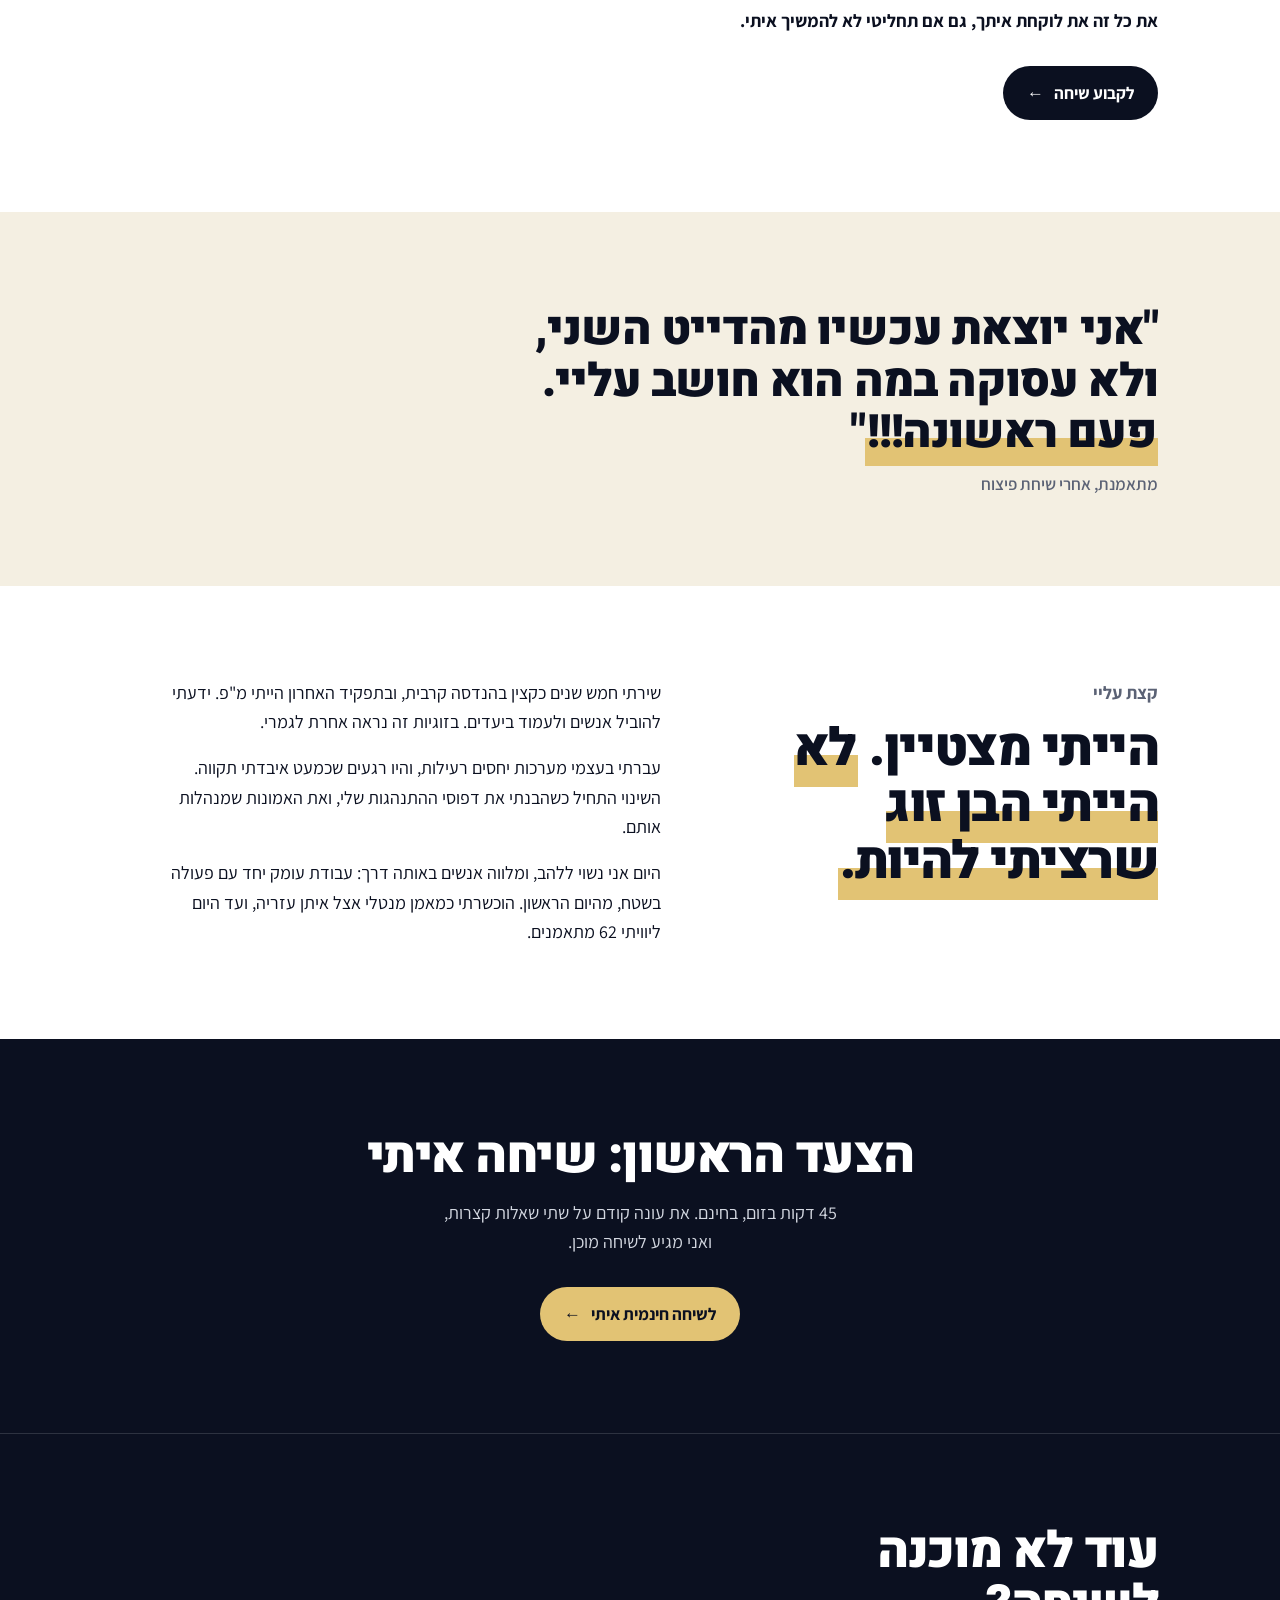
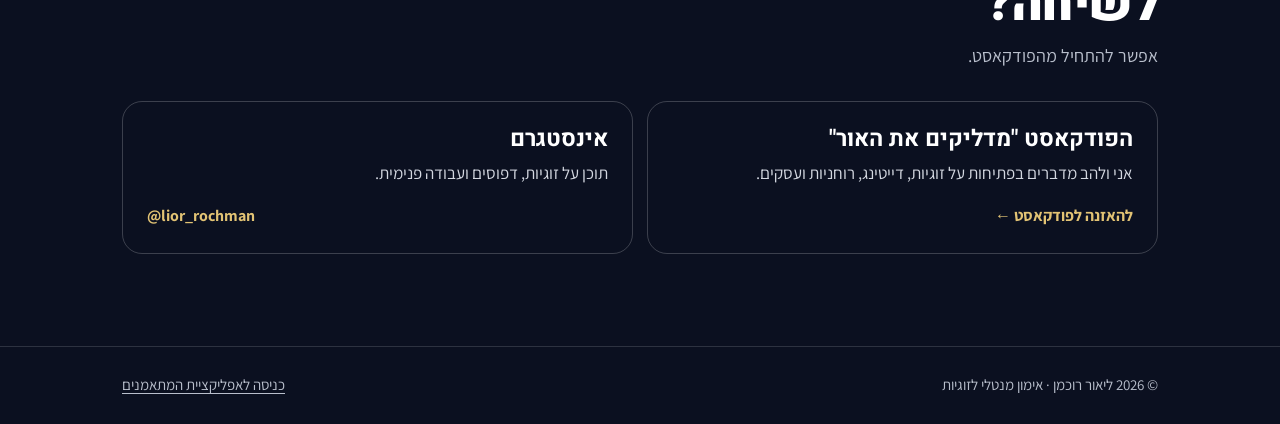
==== commit d5b9f8f1: "Homepage: one door to the free call (liorochman.com/call), podcast + IG only" ====
--- a/index.html
+++ b/index.html
@@ -4,14 +4,14 @@
 <meta charset="UTF-8">
 <meta name="viewport" content="width=device-width, initial-scale=1">
 <title>ליאור רוכמן | אימון מנטלי לזוגיות</title>
-<meta name="description" content="ליאור רוכמן, מאמן מנטלי לזוגיות. שאלונים חינמיים, קורס דיגיטלי לבניית פרופיל היכרויות מדויק ותהליך אימון קבוצתי, לאנשים שמצליחים כמעט בכל תחום ותקועים דווקא בזוגיות.">
+<meta name="description" content="ליאור רוכמן, מאמן מנטלי לזוגיות. מלווה נשים הישגיות לזוגיות, בלי להקטין את עצמן. שיחה חינמית של 45 דקות: מוצאים את הדפוס שעוצר אותך בדייטים ואת האמונה שמאחוריו.">
 <meta name="robots" content="index, follow">
 <link rel="canonical" href="https://liorochman.com/">
 <meta property="og:type" content="profile">
 <meta property="og:locale" content="he_IL">
 <meta property="og:site_name" content="ליאור רוכמן - אימון מנטלי">
 <meta property="og:title" content="ליאור רוכמן | אימון מנטלי לזוגיות">
-<meta property="og:description" content="שאלונים חינמיים, קורס דיגיטלי ותהליך אימון קבוצתי, לאנשים שמצליחים כמעט בכל תחום ותקועים דווקא בזוגיות.">
+<meta property="og:description" content="שיחה חינמית של 45 דקות לנשים הישגיות שנתקעות דווקא בדייטים: מוצאים את הדפוס ואת האמונה שמאחוריו.">
 <meta property="og:url" content="https://liorochman.com/">
 <meta property="og:image" content="https://liorochman.com/assets/og.jpg">
 <meta property="og:image:width" content="1200">
@@ -19,7 +19,7 @@
 <meta property="og:image:alt" content="ליאור רוכמן, אימון מנטלי לזוגיות">
 <meta name="twitter:card" content="summary_large_image">
 <meta name="twitter:title" content="ליאור רוכמן | אימון מנטלי לזוגיות">
-<meta name="twitter:description" content="שאלונים חינמיים, קורס דיגיטלי ותהליך אימון קבוצתי, לאנשים שמצליחים כמעט בכל תחום ותקועים דווקא בזוגיות.">
+<meta name="twitter:description" content="שיחה חינמית של 45 דקות לנשים הישגיות שנתקעות דווקא בדייטים: מוצאים את הדפוס ואת האמונה שמאחוריו.">
 <meta name="twitter:image" content="https://liorochman.com/assets/og.jpg">
 <meta name="theme-color" content="#0B1020">
 <link rel="icon" href="/favicon.ico" sizes="48x48">
@@ -48,7 +48,7 @@
       "inLanguage": "he",
       "isPartOf": {"@id": "https://liorochman.com/#website"},
       "primaryImageOfPage": "https://liorochman.com/assets/lior-rochman.jpg",
-      "dateModified": "2026-11-08T12:00:00+02:00",
+      "dateModified": "2026-11-16T14:00:00+02:00",
       "mainEntity": {"@id": "https://liorochman.com/#lior"}
     },
     {
@@ -57,7 +57,7 @@
       "name": "ליאור רוכמן",
       "alternateName": "Lior Rochman",
       "jobTitle": "מאמן מנטלי לזוגיות",
-      "description": "מאמן מנטלי לזוגיות. מלווה אנשים שמצליחים כמעט בכל תחום ותקועים דווקא בזוגיות.",
+      "description": "מאמן מנטלי לזוגיות. מלווה נשים הישגיות לזוגיות, בלי להקטין את עצמן.",
       "url": "https://liorochman.com/",
       "image": "https://liorochman.com/assets/lior-rochman.jpg",
       "knowsAbout": ["זוגיות", "דייטינג", "אפליקציות היכרויות", "אימון מנטלי"],
@@ -143,28 +143,29 @@
 .section-title{font-family:var(--display);font-weight:900;font-size:clamp(32px,5.2vw,50px);line-height:1.05;letter-spacing:-.03em}
 .section-sub{color:var(--mute);margin-top:10px;font-size:18px}
 
-/* free quizzes: a plain list, because that is what it is */
-.quiz-list{list-style:none;margin:0;padding:0;border-top:2px solid var(--ink)}
-.quiz{display:grid;grid-template-columns:1fr auto;gap:6px 18px;align-items:center;padding:22px 4px;border-bottom:1px solid var(--line);text-decoration:none;transition:background .18s ease,padding .18s ease}
-.quiz:hover,.quiz:focus-visible{background:var(--light);padding-inline:16px}
-.quiz-title{font-family:var(--display);font-weight:700;font-size:clamp(20px,2.6vw,25px);line-height:1.25}
-.quiz-desc{grid-column:1;color:var(--mute);font-size:17px;line-height:1.5}
-.quiz:hover .quiz-desc,.quiz:focus-visible .quiz-desc{color:var(--ink)}
-.quiz .arrow{grid-column:2;grid-row:1 / span 2;font-size:26px;font-weight:700}
-.tag{display:inline-block;font-size:13px;font-weight:700;background:var(--ink);color:var(--light);padding:2px 10px;border-radius:999px;margin-inline-start:10px;vertical-align:middle;letter-spacing:.02em}
-
-/* paid work */
-.deep{background:var(--mist)}
-.offers{display:grid;grid-template-columns:1fr;gap:18px}
-.offer{display:flex;flex-direction:column;gap:14px;padding:30px 26px;border-radius:24px;text-decoration:none;min-height:280px;transition:transform .2s ease}
-.offer:hover,.offer:focus-visible{transform:translateY(-4px)}
-.offer-kind{font-weight:700;font-size:15px;letter-spacing:.03em}
-.offer-title{font-family:var(--display);font-weight:900;font-size:clamp(28px,3.6vw,38px);line-height:1.08;letter-spacing:-.025em}
-.offer-desc{font-size:18px;line-height:1.55}
-.offer-cta{margin-top:auto;font-weight:700;font-size:17px;display:inline-flex;gap:10px;align-items:center}
-.offer-course{background:var(--light);color:var(--ink)}
-.offer-group{background:var(--ink);color:#fff}
-.offer-group .offer-kind,.offer-group .offer-cta{color:var(--light)}
+/* the call: what you leave with */
+.steps{list-style:none;margin:0;padding:0;border-top:2px solid var(--ink);counter-reset:st}
+.step{display:grid;grid-template-columns:auto 1fr;gap:4px 20px;padding:24px 4px;border-bottom:1px solid var(--line);counter-increment:st}
+.step::before{content:counter(st);grid-row:1 / span 2;font-family:var(--display);font-weight:900;font-size:40px;line-height:1;color:var(--light-deep)}
+.step-title{font-family:var(--display);font-weight:700;font-size:clamp(21px,2.6vw,26px);line-height:1.25}
+.step-desc{color:var(--mute);font-size:17px;line-height:1.55}
+.call-note{margin-top:22px;font-weight:700}
+.section-cta{margin-top:30px}
+.btn-ink{background:var(--ink);color:#fff}
+.btn-ink:hover{background:var(--ink-soft)}
+.hero-meta{margin-top:14px;font-size:15px;color:#B9BFCC}
+
+/* voice of a client */
+.voice{background:var(--mist)}
+.voice-quote{font-family:var(--display);font-weight:900;font-size:clamp(28px,4.6vw,46px);line-height:1.12;letter-spacing:-.025em;max-width:24ch;margin:0}
+.voice-quote mark{background:linear-gradient(transparent 58%,var(--light) 58%);color:inherit;padding-inline:2px}
+.voice-cite{display:block;margin-top:16px;color:var(--mute);font-size:17px;font-style:normal;font-family:var(--body);font-weight:600;letter-spacing:0}
+
+/* closing band */
+.closing{background:var(--ink);color:#fff;text-align:center;border-bottom:1px solid rgba(255,255,255,.14)}
+.closing .section-title{margin-inline:auto;max-width:20ch}
+.closing .section-sub{color:#D3D7E0;margin-inline:auto;max-width:44ch;margin-top:14px}
+.closing .hero-actions{justify-content:center}
 
 /* about */
 .about-grid{display:grid;grid-template-columns:1fr;gap:28px}
@@ -194,10 +195,8 @@
     .hero-grid{grid-template-columns:1.15fr .85fr;gap:48px;padding-block:34px 84px}
     .hero-photo{width:100%;max-width:400px;margin-inline:auto 0}
     .section{padding-block:92px}
-    .offers{grid-template-columns:1fr 1fr}
-    .offer{padding:38px 34px;min-height:340px}
     .about-grid{grid-template-columns:.9fr 1.1fr;gap:56px;align-items:start}
-    .channels{grid-template-columns:repeat(3,1fr)}
+    .channels{grid-template-columns:repeat(2,1fr)}
 }
 </style>
 <!-- Meta Pixel (same pixel as blindspot) -->
@@ -222,11 +221,12 @@
             <div>
                 <p class="hero-role">אימון מנטלי לזוגיות</p>
                 <h1 class="hero-name" aria-label="ליאור רוכמן"><span>לי<span class="or">אור</span></span> <span>רוכמן</span></h1>
-                <p class="hero-lead">אני מלווה אנשים שמצליחים כמעט בכל תחום, ותקועים דווקא בזוגיות, לשבור את הדפוס שחוזר על עצמו ולבנות זוגיות אמיתית.</p>
+                <p class="hero-lead">רגילה להצליח, ודווקא בדייטים נתקעת? אני מלווה נשים הישגיות לזוגיות, בלי להקטין את עצמן.</p>
                 <div class="hero-actions">
-                    <a class="btn btn-light" href="https://blindspot.liorochman.com/">לגלות מה עוצר אותי בדייטים <span class="arrow" aria-hidden="true">←</span></a>
+                    <a class="btn btn-light" href="https://liorochman.com/call/?utm_source=homepage&amp;utm_medium=site">לשיחה חינמית איתי <span class="arrow" aria-hidden="true">←</span></a>
                     <a class="btn btn-ghost" href="#about">קצת עליי</a>
                 </div>
+                <p class="hero-meta">45 דקות בזום · בחינם · בלי התחייבות</p>
             </div>
             <div class="hero-photo">
                 <img src="assets/lior-rochman.webp" width="800" height="1000" alt="ליאור רוכמן, מאמן מנטלי לזוגיות" fetchpriority="high">
@@ -237,57 +237,43 @@
 
 <main id="main">
 
-    <section class="section" aria-labelledby="start-title">
+    <section class="section" aria-labelledby="call-title">
         <div class="wrap">
             <div class="section-head">
-                <h2 class="section-title" id="start-title">מתחילים כאן</h2>
-                <p class="section-sub">ארבעה שאלונים קצרים, בחינם. כל אחד מהם מאיר נקודה אחרת.</p>
-            </div>
-            <ul class="quiz-list">
-                <li><a class="quiz" href="https://blindspot.liorochman.com/">
-                    <span class="quiz-title">מה עוצר אותי בדייטים?<span class="tag">הכי מומלץ להתחיל ממנו</span></span>
-                    <span class="quiz-desc">אבחון Blindspots: מזהה את הדפוס שחוזר אצלכם בדייטים בלי ששמים לב.</span>
-                    <span class="arrow" aria-hidden="true">←</span>
-                </a></li>
-                <li><a class="quiz" href="https://partnerquiz.liorochman.com/">
-                    <span class="quiz-title">המצפן הזוגי: מי משלים אתכם?</span>
-                    <span class="quiz-desc">מי בן או בת הזוג שמתאימים לכם באמת, ולמה עד היום נמשכתם לאנשים אחרים.</span>
-                    <span class="arrow" aria-hidden="true">←</span>
-                </a></li>
-                <li><a class="quiz" href="https://datingappquiz.liorochman.com/">
-                    <span class="quiz-title">איזו אפליקציית היכרויות מתאימה לכם?</span>
-                    <span class="quiz-desc">כמה שאלות, ותדעו באיזו אפליקציה שווה לכם להשקיע, ולמה.</span>
-                    <span class="arrow" aria-hidden="true">←</span>
-                </a></li>
-                <li><a class="quiz" href="https://liorocman1234-maker.github.io/datingprofilecheck/">
-                    <span class="quiz-title">הערכת פרופיל ההיכרויות שלי</span>
-                    <span class="quiz-desc">שבע שאלות שמראות איפה הפרופיל שלכם עומד היום.</span>
-                    <span class="arrow" aria-hidden="true">←</span>
-                </a></li>
-            </ul>
-        </div>
-    </section>
-
-    <section class="section deep" aria-labelledby="deep-title">
+                <h2 class="section-title" id="call-title">זה לא במקרה שזה נתקע</h2>
+                <p class="section-sub">יש דפוס שחוזר אצלך בכל פעם שזה מתחיל להיות רציני, ויש אמונה שמנהלת אותו. בשיחה אחת איתי נמצא את שניהם.</p>
+            </div>
+            <ol class="steps">
+                <li class="step">
+                    <span class="step-title">הרגע שבו זה נתקע</span>
+                    <span class="step-desc">נפרק יחד את הרגע המדויק, עם דוגמאות אמיתיות מהדייטים שלך.</span>
+                </li>
+                <li class="step">
+                    <span class="step-title">הדפוס שלך, במשפט אחד</span>
+                    <span class="step-desc">"כש... קורה, אני מגיבה כך". זה מה שחוזר אצלך שוב ושוב.</span>
+                </li>
+                <li class="step">
+                    <span class="step-title">האמונה שמאחוריו</span>
+                    <span class="step-desc">הדבר שבאמת צריך לשנות, לא עוד טיפ לדייט.</span>
+                </li>
+                <li class="step">
+                    <span class="step-title">כיוון ברור</span>
+                    <span class="step-desc">מה את רוצה שיקרה בזוגיות עוד שנה, ומה השינוי הראשון שצריך לקרות כבר החודש.</span>
+                </li>
+            </ol>
+            <p class="call-note">את כל זה את לוקחת איתך, גם אם תחליטי לא להמשיך איתי.</p>
+            <div class="section-cta">
+                <a class="btn btn-ink" href="https://liorochman.com/call/?utm_source=homepage&amp;utm_medium=site">לקבוע שיחה <span class="arrow" aria-hidden="true">←</span></a>
+            </div>
+        </div>
+    </section>
+
+    <section class="section voice" aria-label="מה כתבו לי אחרי שיחה">
         <div class="wrap">
-            <div class="section-head">
-                <h2 class="section-title" id="deep-title">לעבוד לעומק</h2>
-                <p class="section-sub">שתי דרכים לעבוד איתי, לפי השלב שאתם נמצאים בו.</p>
-            </div>
-            <div class="offers">
-                <a class="offer offer-course" href="https://digitalcourse.liorochman.com/">
-                    <span class="offer-kind">קורס דיגיטלי</span>
-                    <h3 class="offer-title">בניית פרופיל היכרויות מדויק</h3>
-                    <p class="offer-desc">17 ימים ו-4 מודולים. בסוף יש לכם פרופיל שמציג את מי שאתם באמת, ומביא התאמות איכותיות בהינג', בטינדר ובבאמבל.</p>
-                    <span class="offer-cta">לפרטים על הקורס <span class="arrow" aria-hidden="true">←</span></span>
-                </a>
-                <a class="offer offer-group" href="https://group.liorochman.com/">
-                    <span class="offer-kind">אימון מנטלי קבוצתי</span>
-                    <h3 class="offer-title">לפרוץ את מחסום הדייט השלישי</h3>
-                    <p class="offer-desc">6 מפגשים קבוצתיים ו-4 מפגשים אישיים. עובדים על השורש ויוצאים לפעולה, עד שנבנית זוגיות אמיתית.</p>
-                    <span class="offer-cta">לפרטים על התהליך <span class="arrow" aria-hidden="true">←</span></span>
-                </a>
-            </div>
+            <blockquote class="voice-quote">
+                <p>"אני יוצאת עכשיו מהדייט השני, ולא עסוקה במה הוא חושב עליי. <mark>פעם ראשונה!!!</mark>"</p>
+                <cite class="voice-cite">מתאמנת, אחרי שיחת פיצוח</cite>
+            </blockquote>
         </div>
     </section>
 
@@ -305,27 +291,32 @@
         </div>
     </section>
 
+    <section class="section closing" aria-labelledby="closing-title">
+        <div class="wrap">
+            <h2 class="section-title" id="closing-title">הצעד הראשון: שיחה איתי</h2>
+            <p class="section-sub">45 דקות בזום, בחינם. את עונה קודם על שתי שאלות קצרות, ואני מגיע לשיחה מוכן.</p>
+            <div class="hero-actions">
+                <a class="btn btn-light" href="https://liorochman.com/call/?utm_source=homepage&amp;utm_medium=site">לשיחה חינמית איתי <span class="arrow" aria-hidden="true">←</span></a>
+            </div>
+        </div>
+    </section>
+
     <section class="section follow" aria-labelledby="follow-title">
         <div class="wrap">
             <div class="section-head">
-                <h2 class="section-title" id="follow-title">להמשיך מכאן</h2>
-                <p class="section-sub">איפה אני כותב, מצלם ומדבר באופן קבוע.</p>
+                <h2 class="section-title" id="follow-title">עוד לא מוכנה לשיחה?</h2>
+                <p class="section-sub">אפשר להתחיל מהפודקאסט.</p>
             </div>
             <div class="channels">
-                <a class="channel" href="https://www.instagram.com/lior_rochman/" target="_blank" rel="noopener">
-                    <span class="channel-name">אינסטגרם</span>
-                    <span class="channel-desc">תוכן על זוגיות, דפוסים ועבודה פנימית.</span>
-                    <span class="channel-go" dir="ltr">@lior_rochman</span><span class="sr">נפתח בחלון חדש</span>
-                </a>
                 <a class="channel" href="https://pod.link/6804400587" target="_blank" rel="noopener">
                     <span class="channel-name">הפודקאסט "מדליקים את האור"</span>
                     <span class="channel-desc">אני ולהב מדברים בפתיחות על זוגיות, דייטינג, רוחניות ועסקים.</span>
                     <span class="channel-go">להאזנה לפודקאסט <span class="arrow" aria-hidden="true">←</span></span><span class="sr">נפתח בחלון חדש</span>
                 </a>
-                <a class="channel" href="https://chat.whatsapp.com/KLs5p2WrL3EFJbIQxkZ8Fu" target="_blank" rel="noopener">
-                    <span class="channel-name">הקבוצה השקטה בוואטסאפ</span>
-                    <span class="channel-desc">כלים וטיפים ישר לוואטסאפ.</span>
-                    <span class="channel-go">להצטרף לקבוצה <span class="arrow" aria-hidden="true">←</span></span><span class="sr">נפתח בחלון חדש</span>
+                <a class="channel" href="https://www.instagram.com/lior_rochman/" target="_blank" rel="noopener">
+                    <span class="channel-name">אינסטגרם</span>
+                    <span class="channel-desc">תוכן על זוגיות, דפוסים ועבודה פנימית.</span>
+                    <span class="channel-go" dir="ltr">@lior_rochman</span><span class="sr">נפתח בחלון חדש</span>
                 </a>
             </div>
         </div>
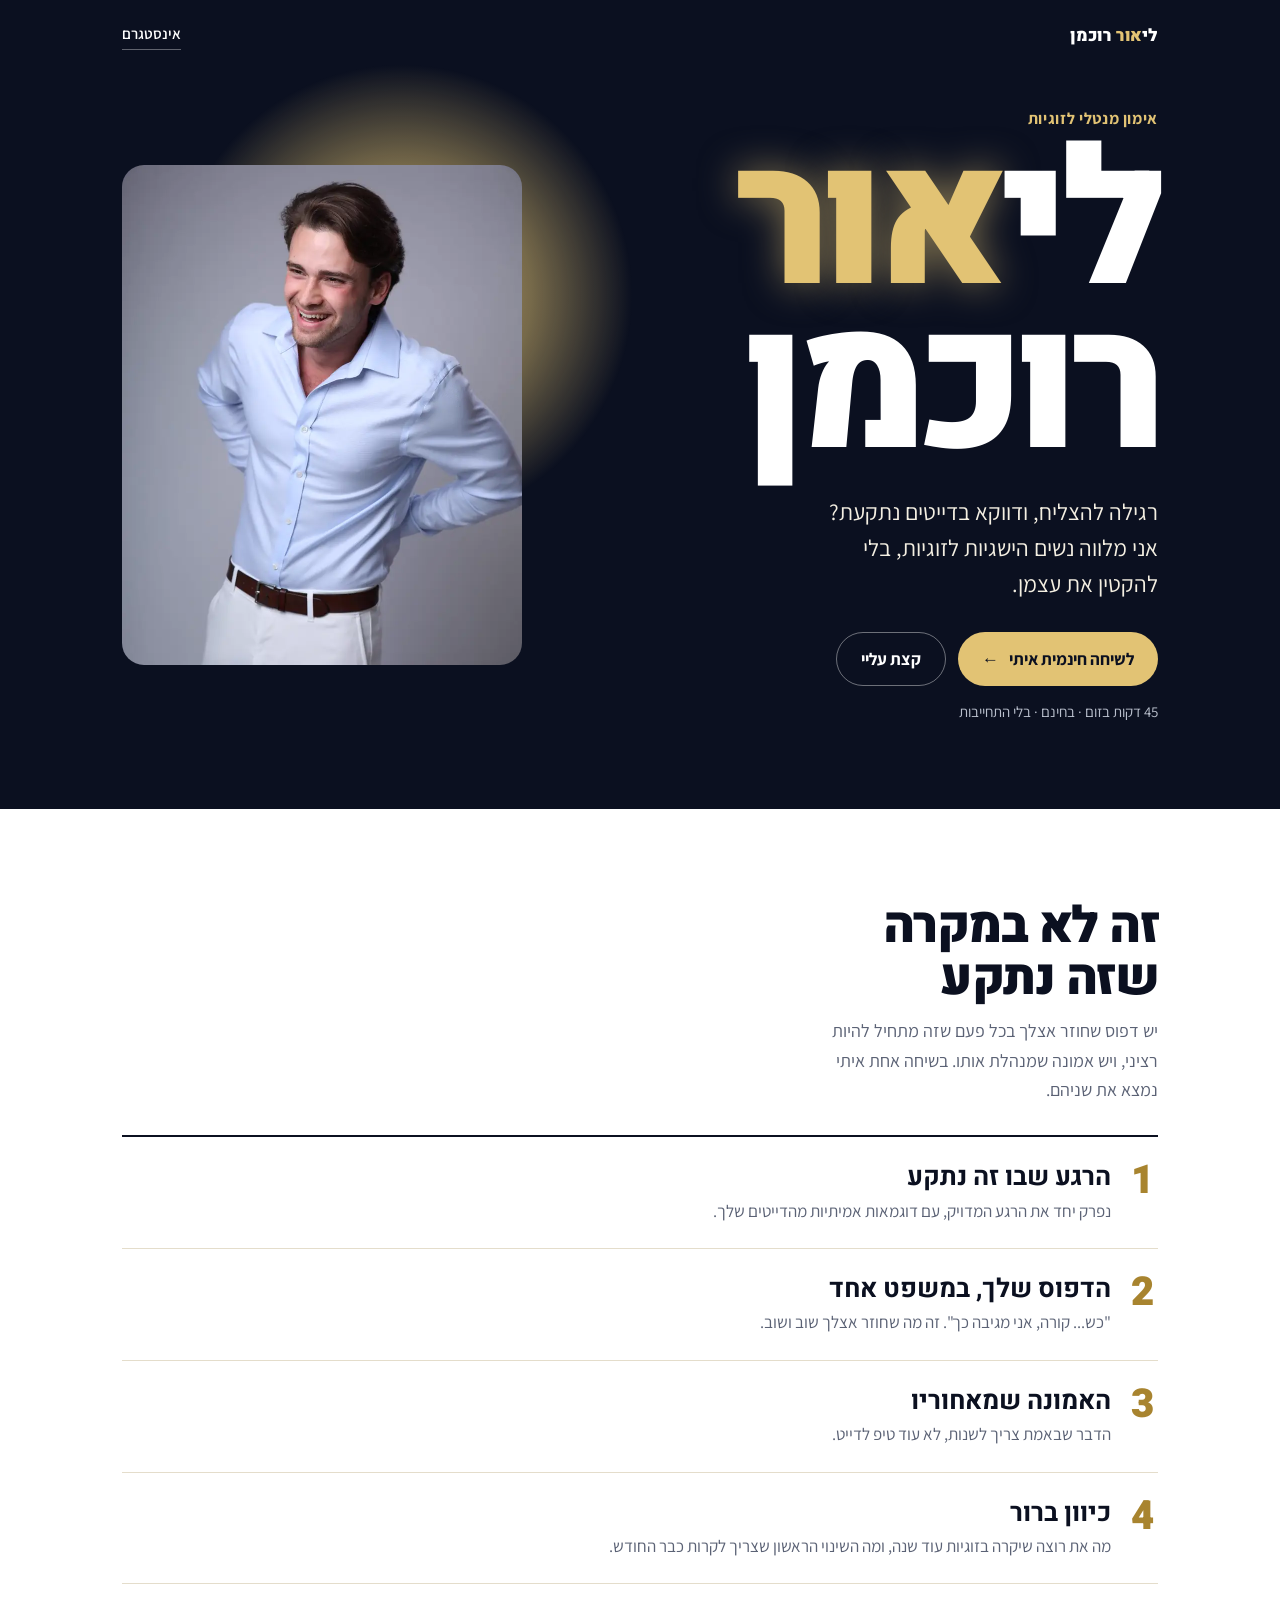
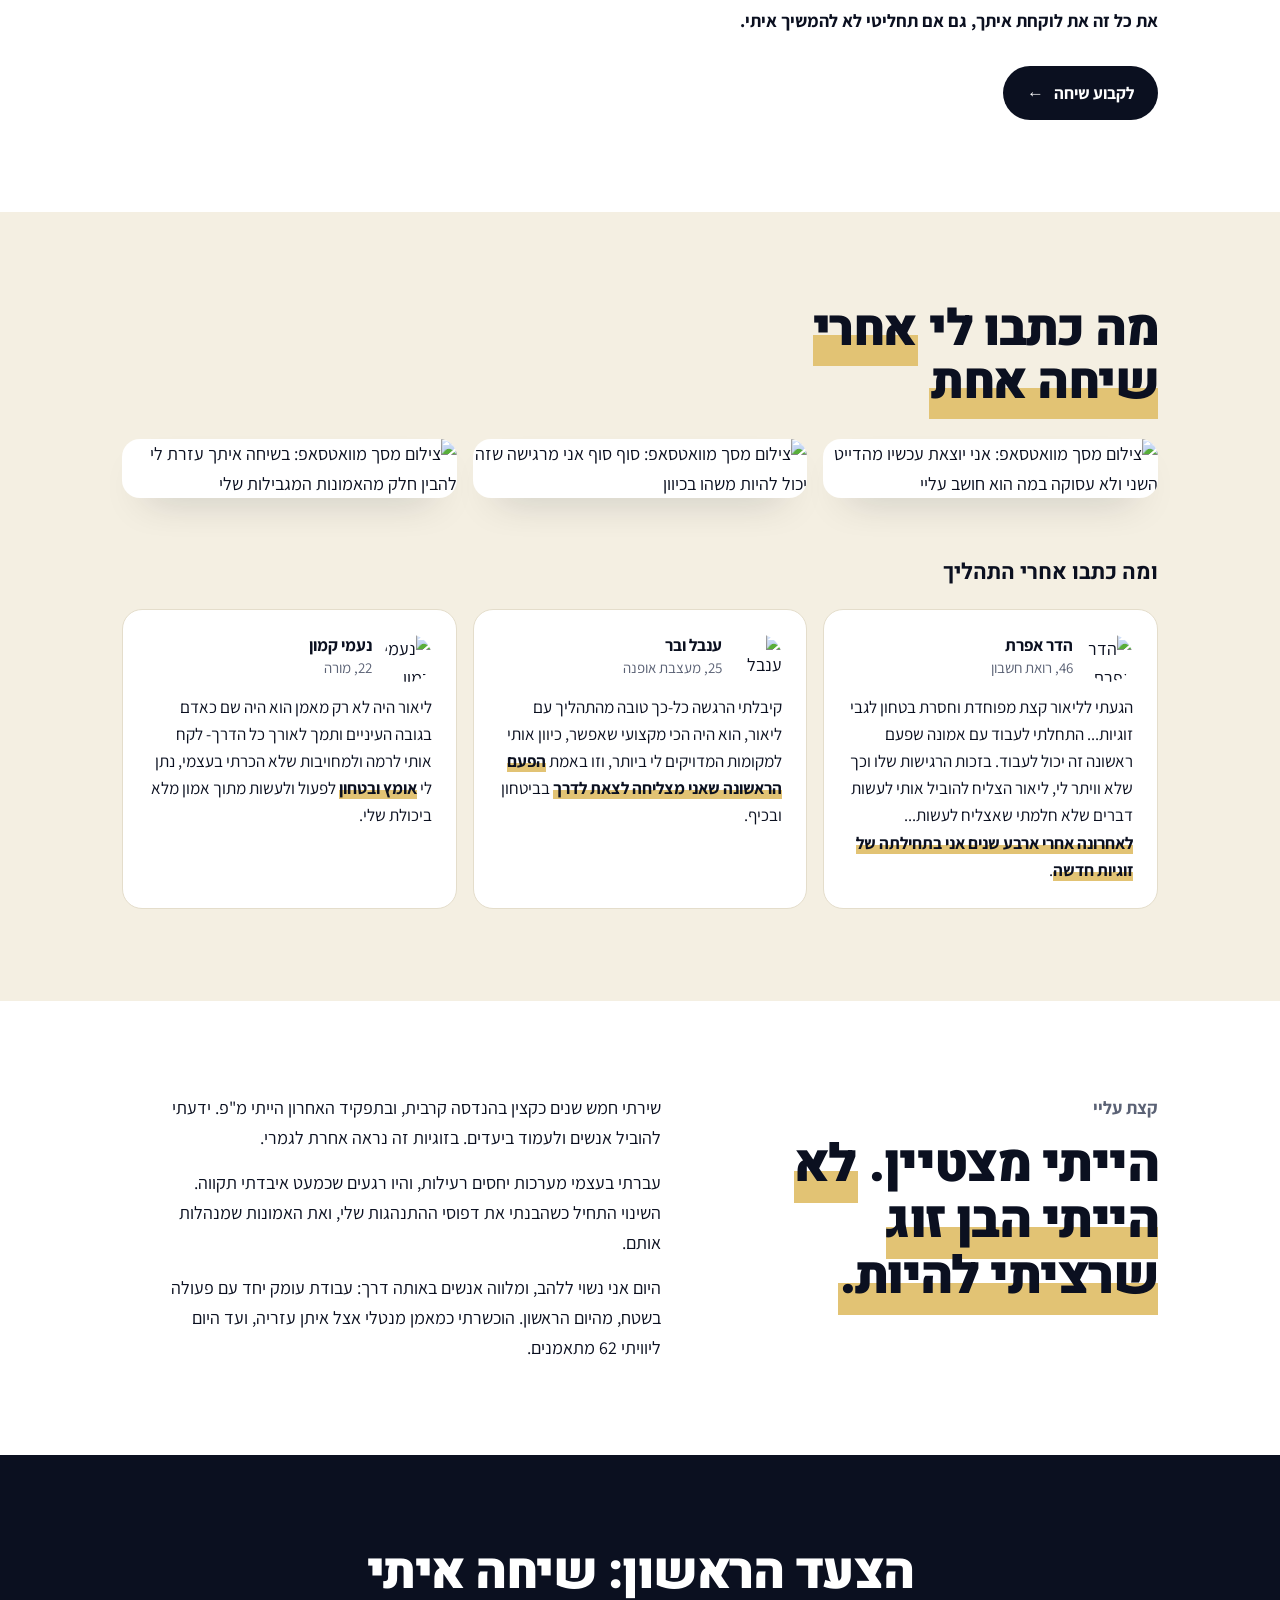
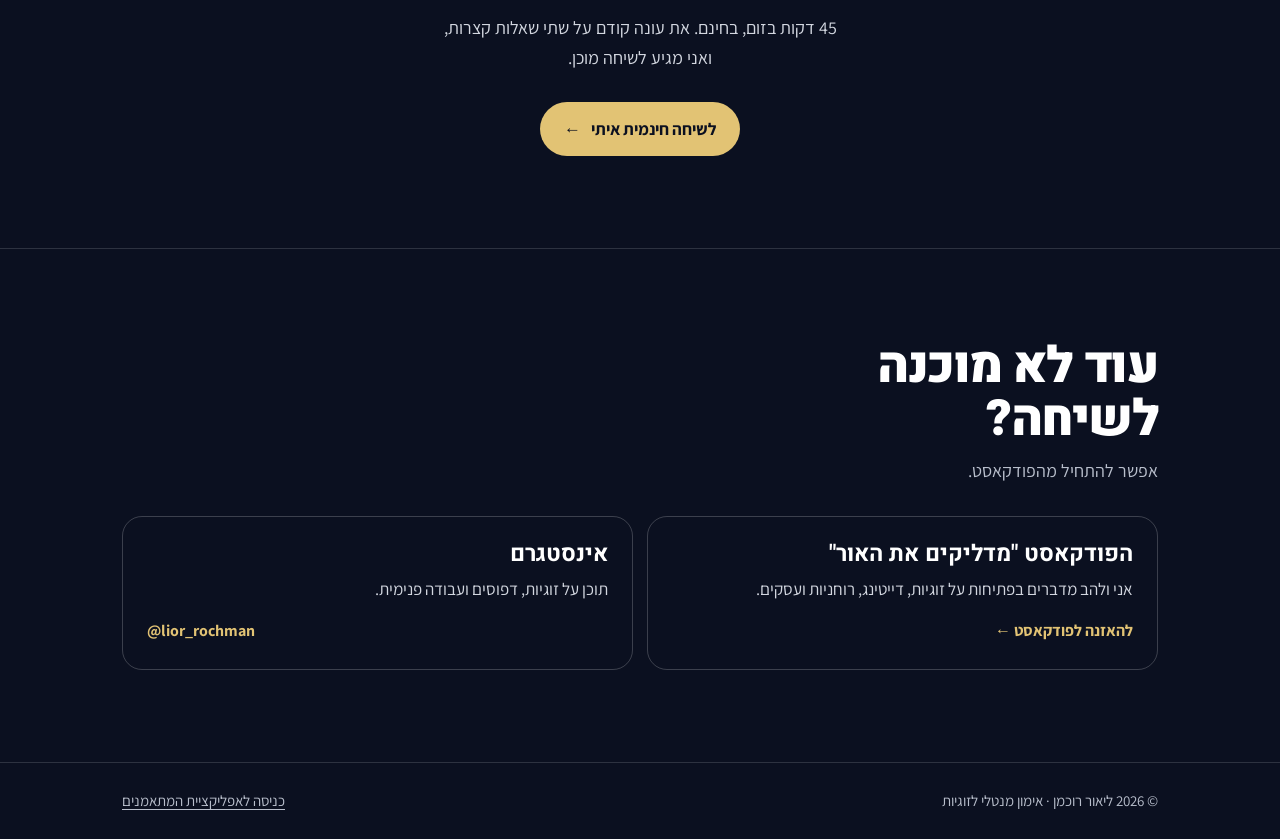
==== commit 1fe70c13: "Homepage: real call screenshots + 3 process testimonials instead of single quote" ====
--- a/index.html
+++ b/index.html
@@ -157,9 +157,23 @@
 
 /* voice of a client */
 .voice{background:var(--mist)}
-.voice-quote{font-family:var(--display);font-weight:900;font-size:clamp(28px,4.6vw,46px);line-height:1.12;letter-spacing:-.025em;max-width:24ch;margin:0}
-.voice-quote mark{background:linear-gradient(transparent 58%,var(--light) 58%);color:inherit;padding-inline:2px}
-.voice-cite{display:block;margin-top:16px;color:var(--mute);font-size:17px;font-style:normal;font-family:var(--body);font-weight:600;letter-spacing:0}
+.section-title mark{background:linear-gradient(transparent 58%,var(--light) 58%);color:inherit;padding-inline:2px}
+.shots{display:grid;grid-template-columns:1fr;gap:16px;align-items:start;max-width:420px;margin-inline:auto}
+.shot{margin:0;border-radius:18px;overflow:hidden;box-shadow:0 18px 40px -24px rgba(11,16,32,.45);background:#fff}
+.shot img{width:100%;height:auto}
+.reviews-label{margin:56px 0 18px;font-family:var(--display);font-weight:700;font-size:22px}
+.reviews{display:grid;grid-template-columns:1fr;gap:16px}
+.review{margin:0;background:#fff;border-radius:20px;padding:24px;border:1px solid var(--line)}
+.review-head{display:flex;align-items:center;gap:12px;margin-bottom:12px}
+.review-head img{width:48px;height:48px;border-radius:50%;object-fit:cover}
+.review-name{font-weight:700;font-size:17px;line-height:1.2}
+.review-meta{color:var(--mute);font-size:15px}
+.review p{font-size:17px;line-height:1.6}
+.review strong{background:linear-gradient(transparent 60%,var(--light) 60%)}
+@media (min-width:760px){
+    .shots{grid-template-columns:repeat(3,1fr);max-width:none}
+    .reviews{grid-template-columns:repeat(3,1fr)}
+}
 
 /* closing band */
 .closing{background:var(--ink);color:#fff;text-align:center;border-bottom:1px solid rgba(255,255,255,.14)}
@@ -268,12 +282,32 @@
         </div>
     </section>
 
-    <section class="section voice" aria-label="מה כתבו לי אחרי שיחה">
+    <section class="section voice" aria-labelledby="voice-title">
         <div class="wrap">
-            <blockquote class="voice-quote">
-                <p>"אני יוצאת עכשיו מהדייט השני, ולא עסוקה במה הוא חושב עליי. <mark>פעם ראשונה!!!</mark>"</p>
-                <cite class="voice-cite">מתאמנת, אחרי שיחת פיצוח</cite>
-            </blockquote>
+            <div class="section-head">
+                <h2 class="section-title" id="voice-title">מה כתבו לי <mark>אחרי שיחה אחת</mark></h2>
+            </div>
+            <div class="shots">
+                <figure class="shot"><img src="https://group.liorochman.com/assets/call-w2.webp" alt="צילום מסך מוואטסאפ: אני יוצאת עכשיו מהדייט השני ולא עסוקה במה הוא חושב עליי" loading="lazy" decoding="async"></figure>
+                <figure class="shot"><img src="https://group.liorochman.com/assets/call-w3b.webp" alt="צילום מסך מוואטסאפ: סוף סוף אני מרגישה שזה יכול להיות משהו בכיוון" loading="lazy" decoding="async"></figure>
+                <figure class="shot"><img src="https://group.liorochman.com/assets/call-w4.webp" alt="צילום מסך מוואטסאפ: בשיחה איתך עזרת לי להבין חלק מהאמונות המגבילות שלי" loading="lazy" decoding="async"></figure>
+            </div>
+
+            <h3 class="reviews-label">ומה כתבו אחרי התהליך</h3>
+            <div class="reviews">
+                <figure class="review">
+                    <div class="review-head"><img src="https://group.liorochman.com/assets/sY2334Nz.jpeg" alt="הדר אפרת" loading="lazy" decoding="async"><div><div class="review-name">הדר אפרת</div><div class="review-meta">46, רואת חשבון</div></div></div>
+                    <p>הגעתי לליאור קצת מפוחדת וחסרת בטחון לגבי זוגיות... התחלתי לעבוד עם אמונה שפעם ראשונה זה יכול לעבוד. בזכות הרגישות שלו וכך שלא וויתר לי, ליאור הצליח להוביל אותי לעשות דברים שלא חלמתי שאצליח לעשות... <strong>לאחרונה אחרי ארבע שנים אני בתחילתה של זוגיות חדשה</strong>.</p>
+                </figure>
+                <figure class="review">
+                    <div class="review-head"><img src="https://group.liorochman.com/assets/Ezg6120nf.jpg" alt="ענבל ובר" loading="lazy" decoding="async"><div><div class="review-name">ענבל ובר</div><div class="review-meta">25, מעצבת אופנה</div></div></div>
+                    <p>קיבלתי הרגשה כל-כך טובה מהתהליך עם ליאור, הוא היה הכי מקצועי שאפשר, כיוון אותי למקומות המדויקים לי ביותר, וזו באמת <strong>הפעם הראשונה שאני מצליחה לצאת לדרך</strong> בביטחון ובכיף.</p>
+                </figure>
+                <figure class="review">
+                    <div class="review-head"><img src="https://group.liorochman.com/assets/sIzs3008jso.png" alt="נעמי קמון" loading="lazy" decoding="async"><div><div class="review-name">נעמי קמון</div><div class="review-meta">22, מורה</div></div></div>
+                    <p>ליאור היה לא רק מאמן הוא היה שם כאדם בגובה העיניים ותמך לאורך כל הדרך- לקח אותי לרמה ולמחויבות שלא הכרתי בעצמי, נתן לי <strong>אומץ ובטחון</strong> לפעול ולעשות מתוך אמון מלא ביכולת שלי.</p>
+                </figure>
+            </div>
         </div>
     </section>
 
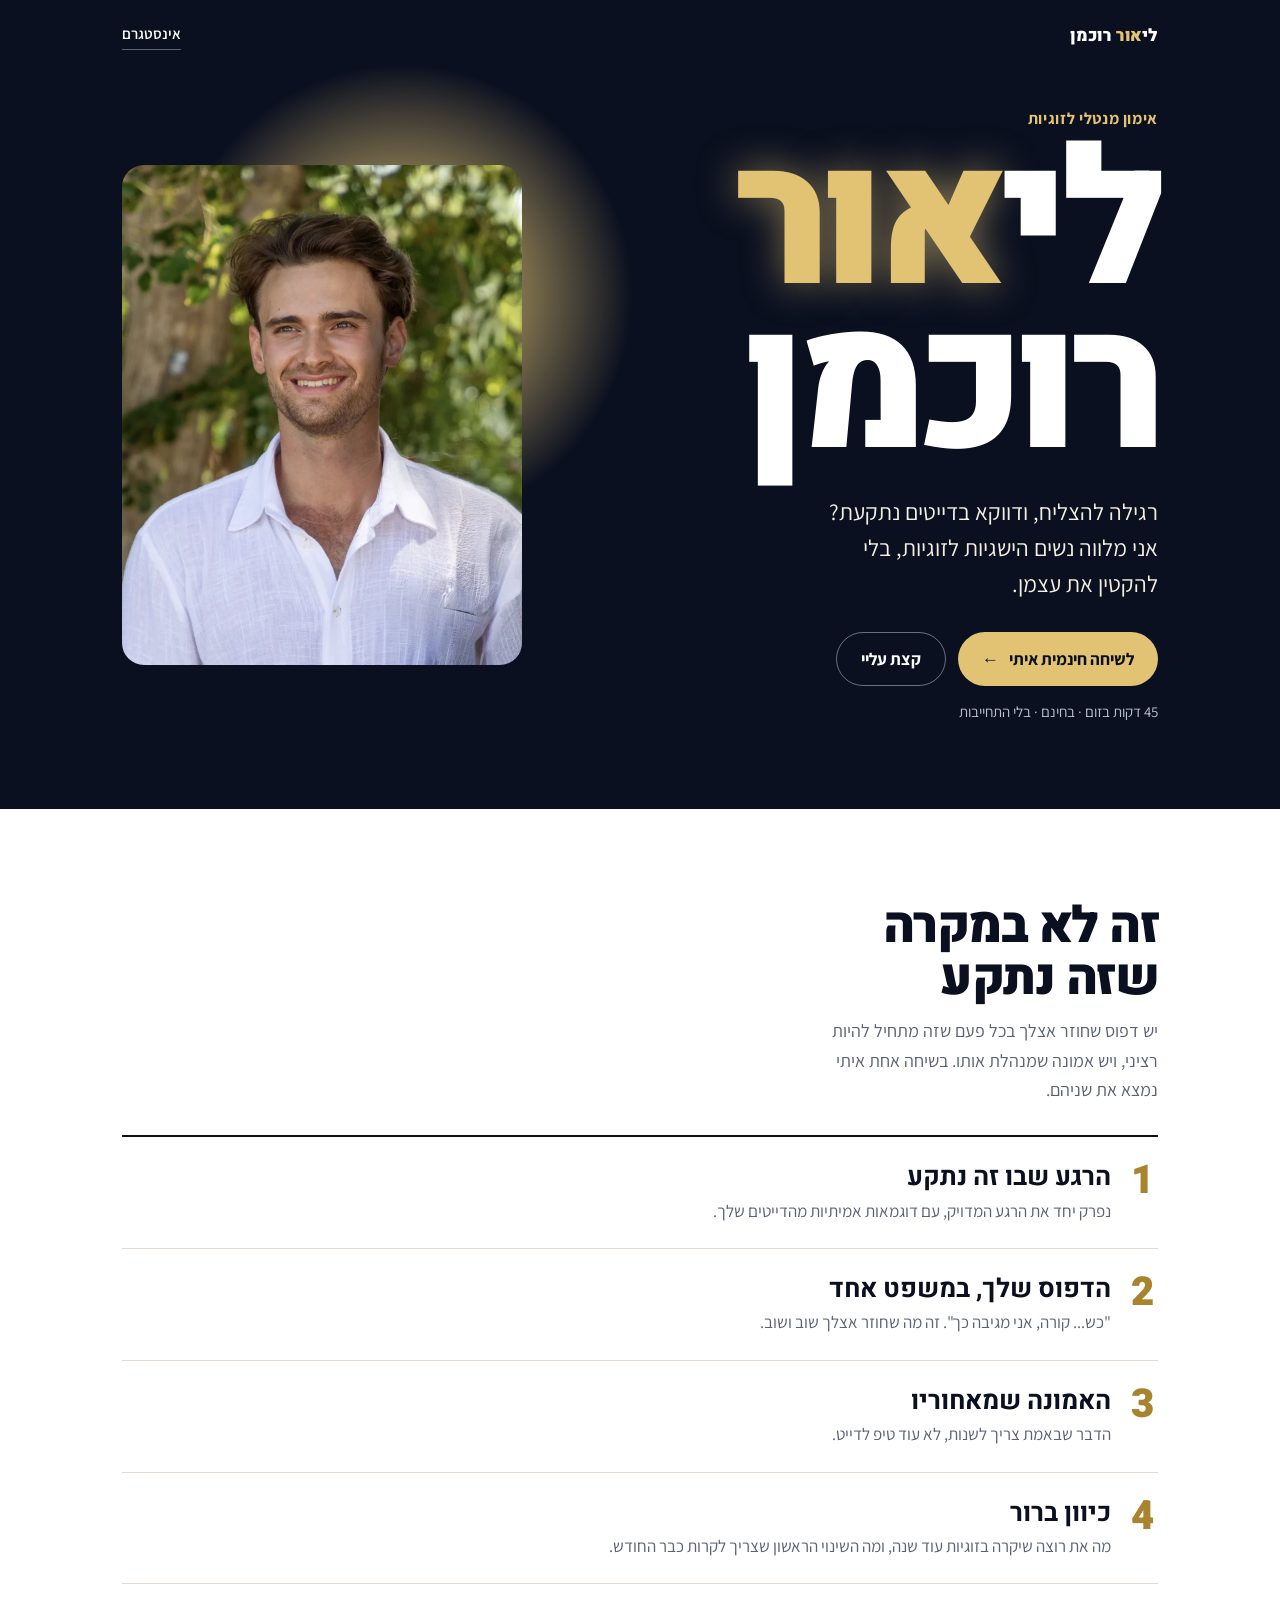
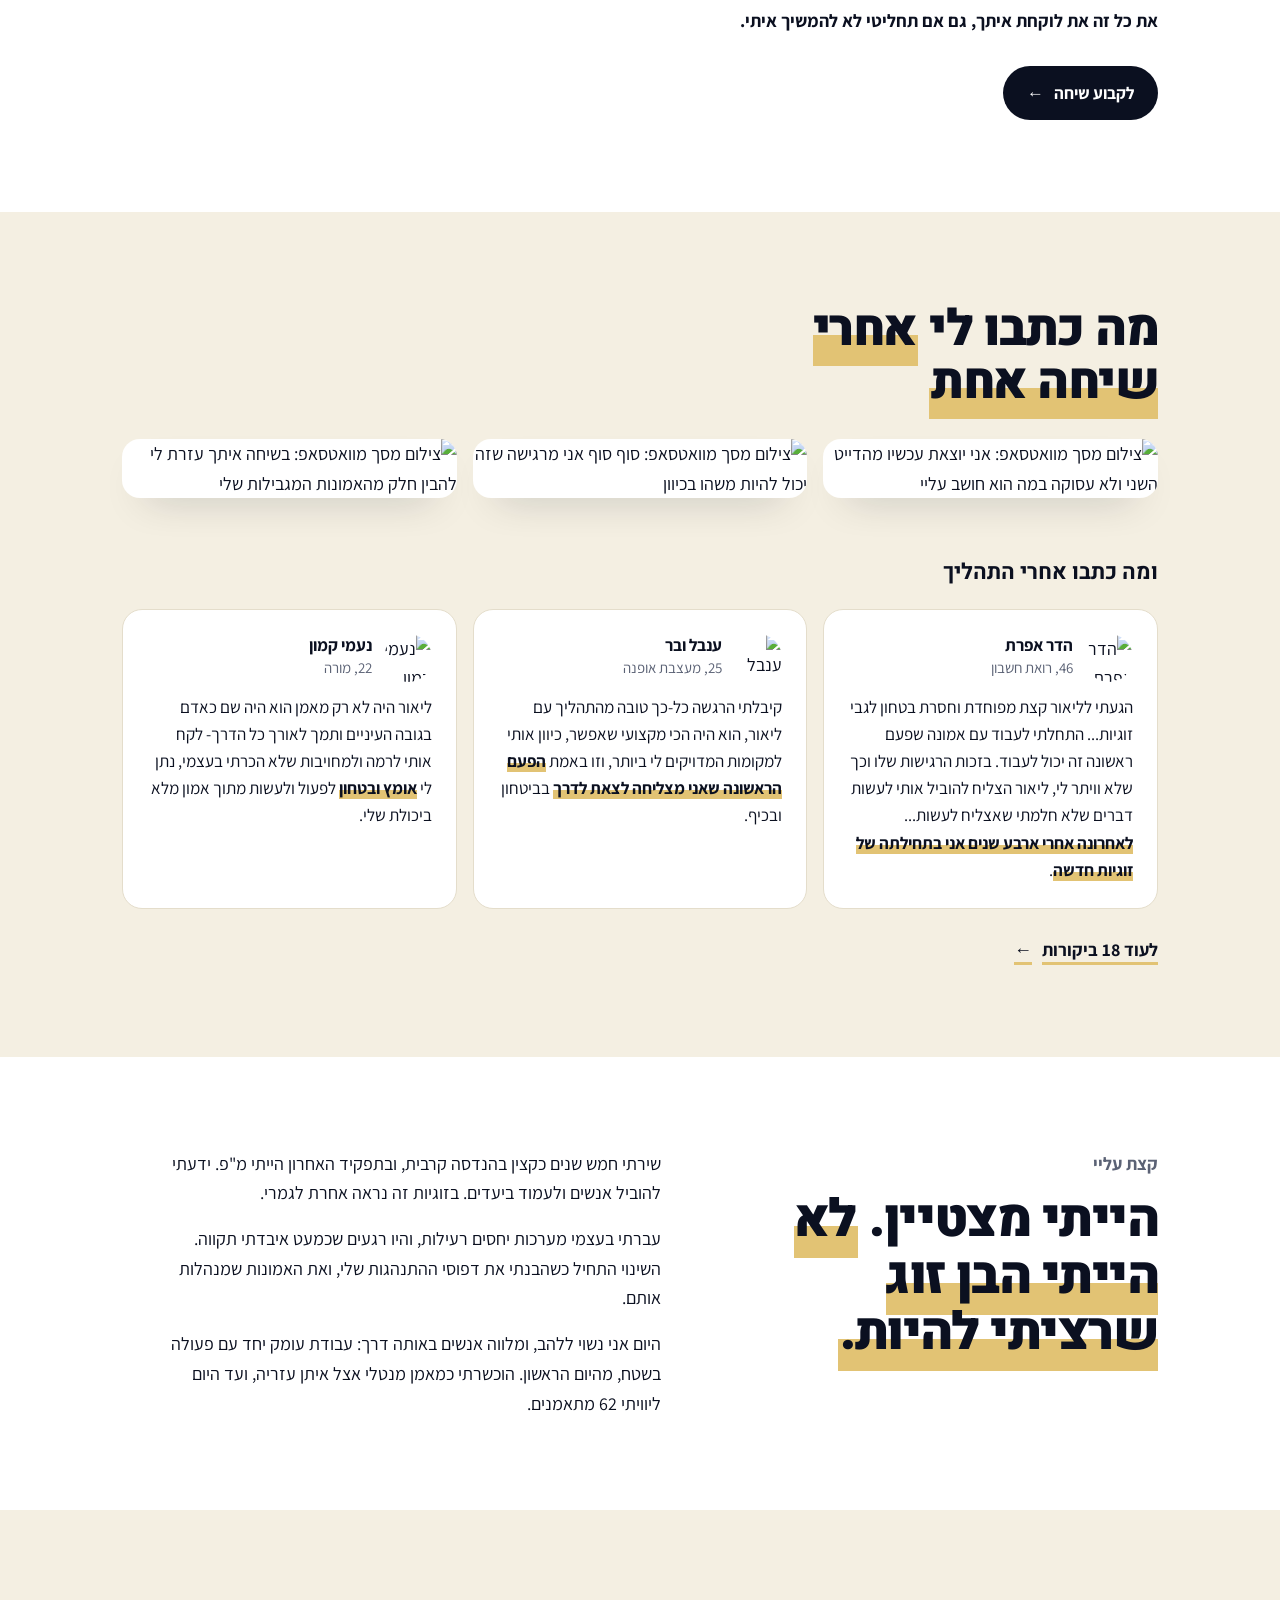
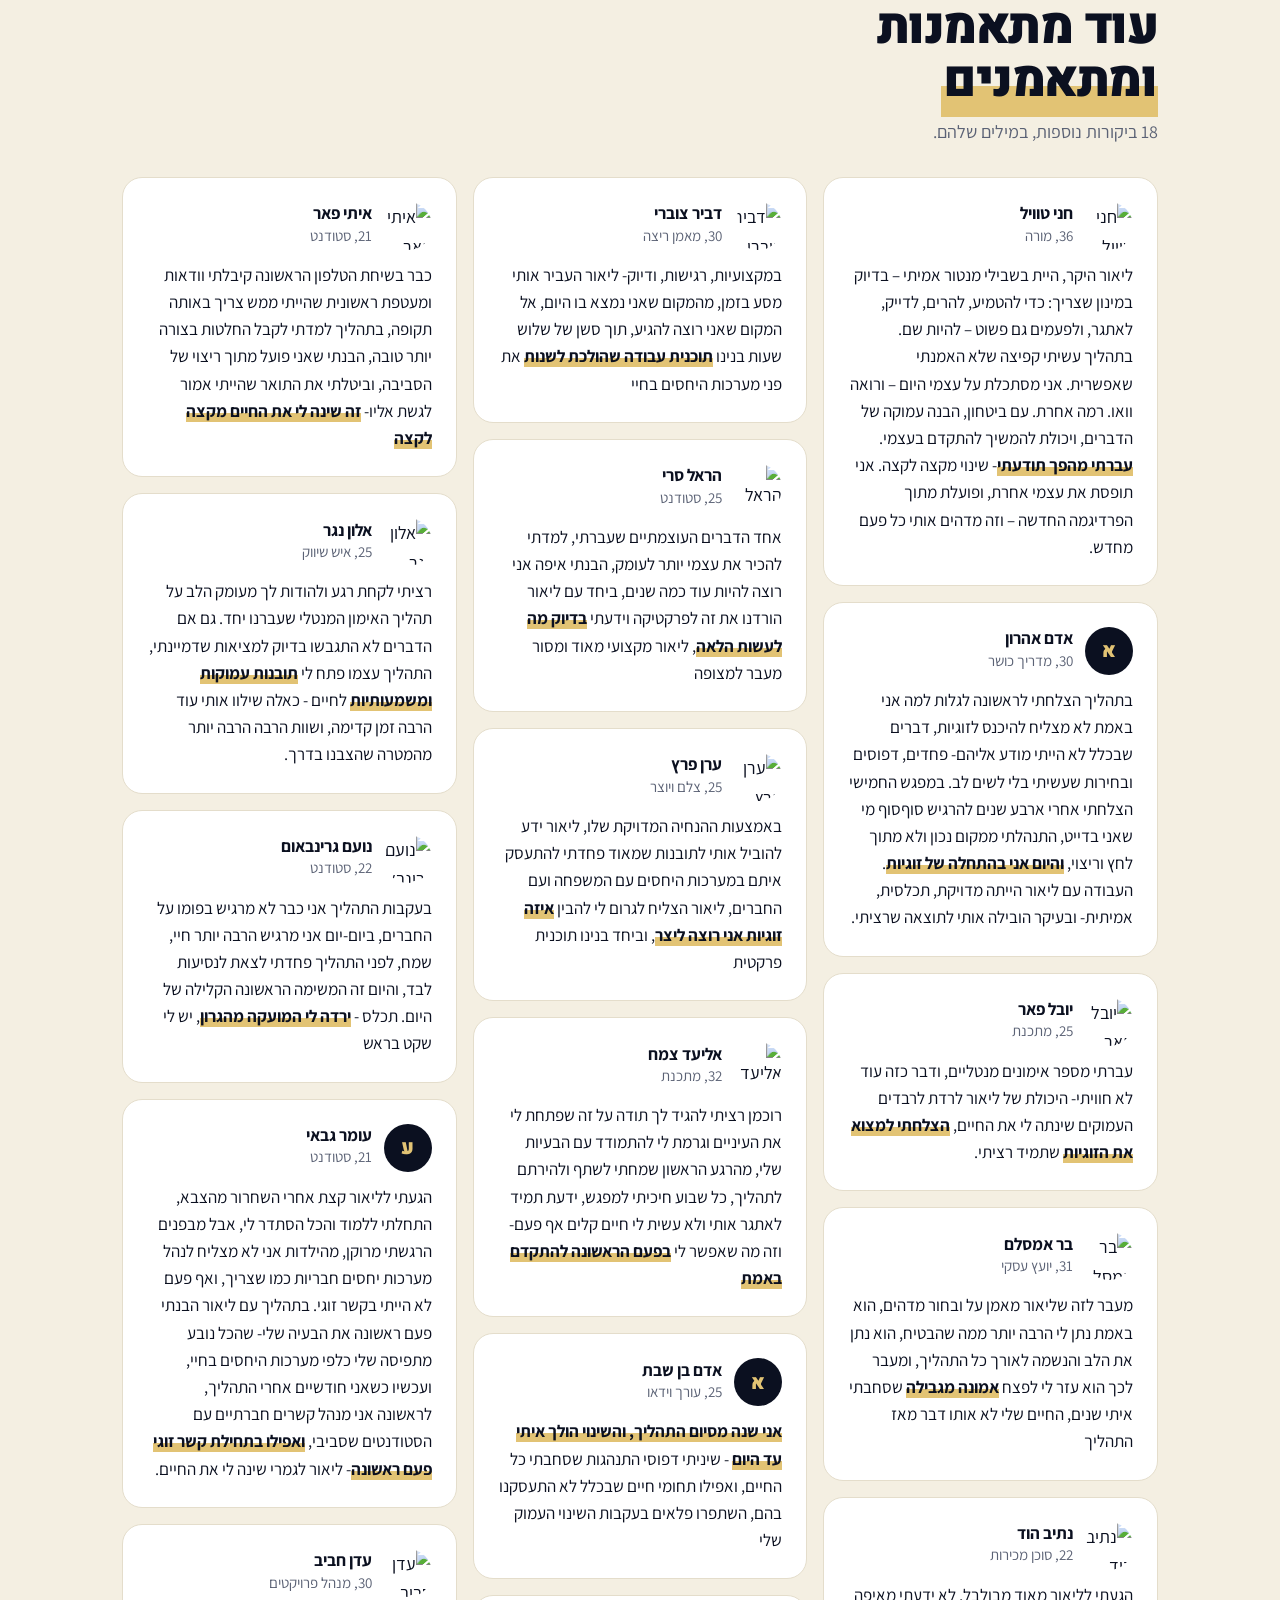
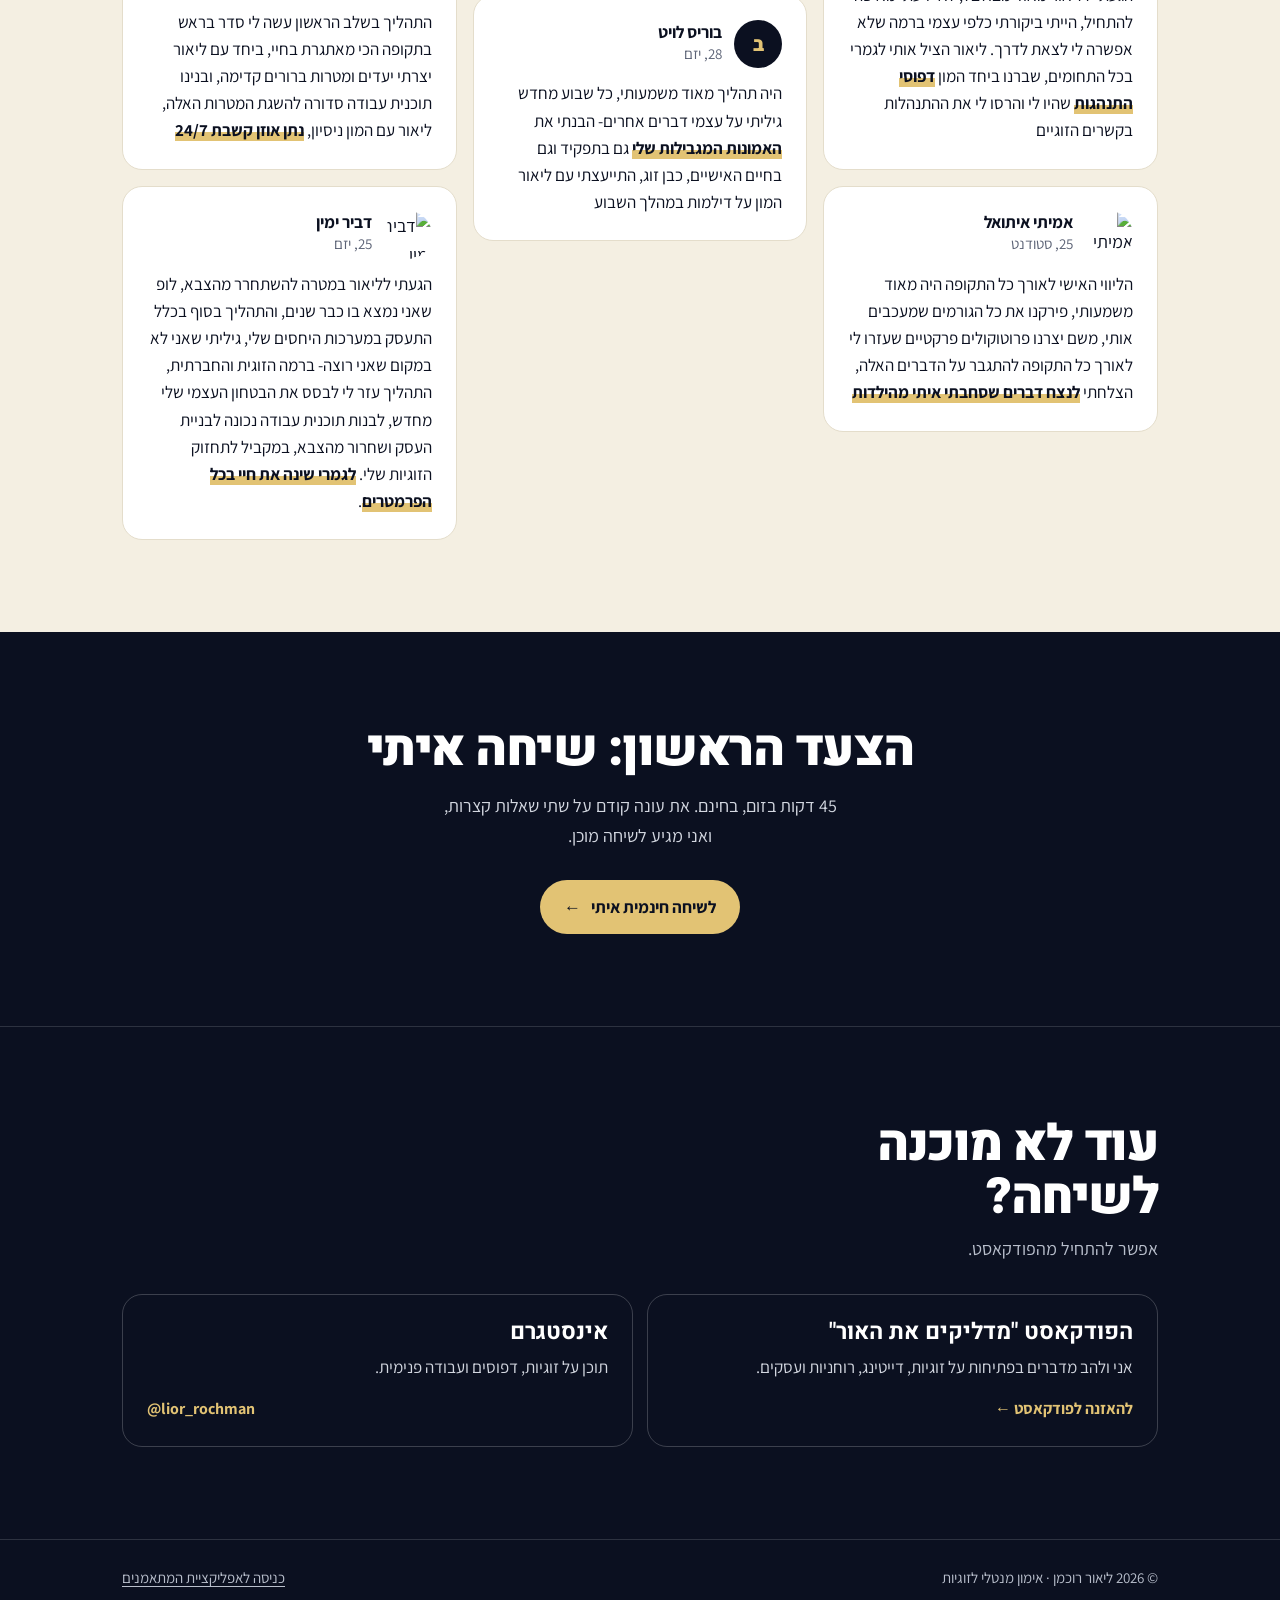
==== commit 85f19a3d: "Homepage: 18 more testimonials at the bottom + jump link" ====
--- a/index.html
+++ b/index.html
@@ -175,6 +175,14 @@
     .reviews{grid-template-columns:repeat(3,1fr)}
 }
 
+.more-link{display:inline-flex;align-items:center;gap:10px;margin-top:26px;font-weight:700;font-size:18px;color:var(--ink);text-decoration:underline;text-decoration-color:var(--light);text-decoration-thickness:3px;text-underline-offset:6px}
+.more{background:var(--mist)}
+.reviews-wall{columns:1;column-gap:16px}
+.reviews-wall .review{break-inside:avoid;margin:0 0 16px}
+.review-initial{width:48px;height:48px;border-radius:50%;display:grid;place-items:center;background:var(--ink);color:var(--light);font-family:var(--display);font-weight:900;font-size:20px;flex:none}
+@media (min-width:760px){.reviews-wall{columns:3}}
+@media (min-width:560px) and (max-width:759px){.reviews-wall{columns:2}}
+
 /* closing band */
 .closing{background:var(--ink);color:#fff;text-align:center;border-bottom:1px solid rgba(255,255,255,.14)}
 .closing .section-title{margin-inline:auto;max-width:20ch}
@@ -308,6 +316,7 @@
                     <p>ליאור היה לא רק מאמן הוא היה שם כאדם בגובה העיניים ותמך לאורך כל הדרך- לקח אותי לרמה ולמחויבות שלא הכרתי בעצמי, נתן לי <strong>אומץ ובטחון</strong> לפעול ולעשות מתוך אמון מלא ביכולת שלי.</p>
                 </figure>
             </div>
+            <a class="more-link" href="#more-reviews">לעוד 18 ביקורות <span class="arrow" aria-hidden="true">←</span></a>
         </div>
     </section>
 
@@ -321,6 +330,89 @@
                 <p>שירתי חמש שנים כקצין בהנדסה קרבית, ובתפקיד האחרון הייתי מ"פ. ידעתי להוביל אנשים ולעמוד ביעדים. בזוגיות זה נראה אחרת לגמרי.</p>
                 <p>עברתי בעצמי מערכות יחסים רעילות, והיו רגעים שכמעט איבדתי תקווה. השינוי התחיל כשהבנתי את דפוסי ההתנהגות שלי, ואת האמונות שמנהלות אותם.</p>
                 <p>היום אני נשוי ללהב, ומלווה אנשים באותה דרך: עבודת עומק יחד עם פעולה בשטח, מהיום הראשון. הוכשרתי כמאמן מנטלי אצל איתן עזריה, ועד היום ליוויתי 62 מתאמנים.</p>
+            </div>
+        </div>
+    </section>
+
+    <section class="section more" id="more-reviews" aria-labelledby="more-title">
+        <div class="wrap">
+            <div class="section-head">
+                <h2 class="section-title" id="more-title">עוד מתאמנות <mark>ומתאמנים</mark></h2>
+                <p class="section-sub">18 ביקורות נוספות, במילים שלהם.</p>
+            </div>
+            <div class="reviews-wall">
+                <figure class="review">
+                    <div class="review-head"><img src="https://group.liorochman.com/assets/Pm1889yP.jpeg" alt="חני טוויל" loading="lazy" decoding="async"><div><div class="review-name">חני טוויל</div><div class="review-meta">36, מורה</div></div></div>
+                    <p>ליאור היקר, היית בשבילי מנטור אמיתי – בדיוק במינון שצריך: כדי להטמיע, להרים, לדייק, לאתגר, ולפעמים גם פשוט – להיות שם. בתהליך עשיתי קפיצה שלא האמנתי שאפשרית. אני מסתכלת על עצמי היום – ורואה וואו. רמה אחרת. עם ביטחון, הבנה עמוקה של הדברים, ויכולת להמשיך להתקדם בעצמי. <strong>עברתי מהפך תודעתי</strong>- שינוי מקצה לקצה. אני תופסת את עצמי אחרת, ופועלת מתוך הפרדיגמה החדשה – וזה מדהים אותי כל פעם מחדש.</p>
+                </figure>
+                <figure class="review">
+                    <div class="review-head"><span class="review-initial" aria-hidden="true">א</span><div><div class="review-name">אדם אהרון</div><div class="review-meta">30, מדריך כושר</div></div></div>
+                    <p>בתהליך הצלחתי לראשונה לגלות למה אני באמת לא מצליח להיכנס לזוגיות, דברים שבכלל לא הייתי מודע אליהם- פחדים, דפוסים ובחירות שעשיתי בלי לשים לב. במפגש החמישי הצלחתי אחרי ארבע שנים להרגיש סוףסוף מי שאני בדייט, התנהלתי ממקום נכון ולא מתוך לחץ וריצוי, <strong>והיום אני בהתחלה של זוגיות</strong>. העבודה עם ליאור הייתה מדויקת, תכלסית, אמיתית- ובעיקר הובילה אותי לתוצאה שרציתי.</p>
+                </figure>
+                <figure class="review">
+                    <div class="review-head"><img src="https://group.liorochman.com/assets/NST7783IxU.png" alt="יובל פאר" loading="lazy" decoding="async"><div><div class="review-name">יובל פאר</div><div class="review-meta">25, מתכנת</div></div></div>
+                    <p>עברתי מספר אימונים מנטליים, ודבר כזה עוד לא חוויתי- היכולת של ליאור לרדת לרבדים העמוקים שינתה לי את החיים, <strong>הצלחתי למצוא את הזוגיות</strong> שתמיד רציתי.</p>
+                </figure>
+                <figure class="review">
+                    <div class="review-head"><img src="https://group.liorochman.com/assets/dEj1851dFI.png" alt="בר אמסלם" loading="lazy" decoding="async"><div><div class="review-name">בר אמסלם</div><div class="review-meta">31, יועץ עסקי</div></div></div>
+                    <p>מעבר לזה שליאור מאמן על ובחור מדהים, הוא באמת נתן לי הרבה יותר ממה שהבטיח, הוא נתן את הלב והנשמה לאורך כל התהליך, ומעבר לכך הוא עזר לי לפצח <strong>אמונה מגבילה</strong> שסחבתי איתי שנים, החיים שלי לא אותו דבר מאז התהליך</p>
+                </figure>
+                <figure class="review">
+                    <div class="review-head"><img src="https://group.liorochman.com/assets/eCT2015AY.png" alt="נתיב הוד" loading="lazy" decoding="async"><div><div class="review-name">נתיב הוד</div><div class="review-meta">22, סוכן מכירות</div></div></div>
+                    <p>הגעתי לליאור מאוד מבולבל, לא ידעתי מאיפה להתחיל, הייתי ביקורתי כלפי עצמי ברמה שלא אפשרה לי לצאת לדרך. ליאור הציל אותי לגמרי בכל התחומים, שברנו ביחד המון <strong>דפוסי התנהגות</strong> שהיו לי והרסו לי את ההתנהלות בקשרים הזוגיים</p>
+                </figure>
+                <figure class="review">
+                    <div class="review-head"><img src="https://group.liorochman.com/assets/VPi8197abA.jpeg" alt="אמיתי איתואל" loading="lazy" decoding="async"><div><div class="review-name">אמיתי איתואל</div><div class="review-meta">25, סטודנט</div></div></div>
+                    <p>הליווי האישי לאורך כל התקופה היה מאוד משמעותי, פירקנו את כל הגורמים שמעכבים אותי, משם יצרנו פרוטוקולים פרקטיים שעזרו לי לאורך כל התקופה להתגבר על הדברים האלה, הצלחתי <strong>לנצח דברים שסחבתי איתי מהילדות</strong></p>
+                </figure>
+                <figure class="review">
+                    <div class="review-head"><img src="https://group.liorochman.com/assets/jNIT5310GQ.png" alt="דביר צוברי" loading="lazy" decoding="async"><div><div class="review-name">דביר צוברי</div><div class="review-meta">30, מאמן ריצה</div></div></div>
+                    <p>במקצועיות, רגישות, ודיוק- ליאור העביר אותי מסע בזמן, מהמקום שאני נמצא בו היום, אל המקום שאני רוצה להגיע, תוך סשן של שלוש שעות בנינו <strong>תוכנית עבודה שהולכת לשנות</strong> את פני מערכות היחסים בחיי</p>
+                </figure>
+                <figure class="review">
+                    <div class="review-head"><img src="https://group.liorochman.com/assets/Cio3611ZxA.png" alt="הראל סרי" loading="lazy" decoding="async"><div><div class="review-name">הראל סרי</div><div class="review-meta">25, סטודנט</div></div></div>
+                    <p>אחד הדברים העוצמתיים שעברתי, למדתי להכיר את עצמי יותר לעומק, הבנתי איפה אני רוצה להיות עוד כמה שנים, ביחד עם ליאור הורדנו את זה לפרקטיקה וידעתי <strong>בדיוק מה לעשות הלאה</strong>, ליאור מקצועי מאוד ומסור מעבר למצופה</p>
+                </figure>
+                <figure class="review">
+                    <div class="review-head"><img src="https://group.liorochman.com/assets/OSJT9735IVY.png" alt="ערן פרץ" loading="lazy" decoding="async"><div><div class="review-name">ערן פרץ</div><div class="review-meta">25, צלם ויוצר</div></div></div>
+                    <p>באמצעות ההנחיה המדויקת שלו, ליאור ידע להוביל אותי לתובנות שמאוד פחדתי להתעסק איתם במערכות היחסים עם המשפחה ועם החברים, ליאור הצליח לגרום לי להבין <strong>איזה זוגיות אני רוצה ליצר</strong>, וביחד בנינו תוכנית פרקטית</p>
+                </figure>
+                <figure class="review">
+                    <div class="review-head"><img src="https://group.liorochman.com/assets/E7308gEc.jpg" alt="אליעד צמח" loading="lazy" decoding="async"><div><div class="review-name">אליעד צמח</div><div class="review-meta">32, מתכנת</div></div></div>
+                    <p>רוכמן רציתי להגיד לך תודה על זה שפתחת לי את העיניים וגרמת לי להתמודד עם הבעיות שלי, מהרגע הראשון שמחתי לשתף ולהירתם לתהליך, כל שבוע חיכיתי למפגש, ידעת תמיד לאתגר אותי ולא עשית לי חיים קלים אף פעם- וזה מה שאפשר לי <strong>בפעם הראשונה להתקדם באמת</strong></p>
+                </figure>
+                <figure class="review">
+                    <div class="review-head"><span class="review-initial" aria-hidden="true">א</span><div><div class="review-name">אדם בן שבת</div><div class="review-meta">25, עורך וידאו</div></div></div>
+                    <p><strong>אני שנה מסיום התהליך, והשינוי הולך איתי עד היום</strong> - שיניתי דפוסי התנהגות שסחבתי כל החיים, ואפילו תחומי חיים שבכלל לא התעסקנו בהם, השתפרו פלאים בעקבות השינוי העמוק שלי</p>
+                </figure>
+                <figure class="review">
+                    <div class="review-head"><span class="review-initial" aria-hidden="true">ב</span><div><div class="review-name">בוריס לויט</div><div class="review-meta">28, יזם</div></div></div>
+                    <p>היה תהליך מאוד משמעותי, כל שבוע מחדש גיליתי על עצמי דברים אחרים- הבנתי את <strong>האמונות המגבילות שלי</strong> גם בתפקיד וגם בחיים האישיים, כבן זוג, התייעצתי עם ליאור המון על דילמות במהלך השבוע</p>
+                </figure>
+                <figure class="review">
+                    <div class="review-head"><img src="https://group.liorochman.com/assets/mmx1783QoQ.jpg" alt="איתי פאר" loading="lazy" decoding="async"><div><div class="review-name">איתי פאר</div><div class="review-meta">21, סטודנט</div></div></div>
+                    <p>כבר בשיחת הטלפון הראשונה קיבלתי וודאות ומעטפת ראשונית שהייתי ממש צריך באותה תקופה, בתהליך למדתי לקבל החלטות בצורה יותר טובה, הבנתי שאני פועל מתוך ריצוי של הסביבה, וביטלתי את התואר שהייתי אמור לגשת אליו- <strong>זה שינה לי את החיים מקצה לקצה</strong></p>
+                </figure>
+                <figure class="review">
+                    <div class="review-head"><img src="https://group.liorochman.com/assets/SXrA5813WGE.jpeg" alt="אלון נגר" loading="lazy" decoding="async"><div><div class="review-name">אלון נגר</div><div class="review-meta">25, איש שיווק</div></div></div>
+                    <p>רציתי לקחת רגע ולהודות לך מעומק הלב על תהליך האימון המנטלי שעברנו יחד. גם אם הדברים לא התגבשו בדיוק למציאות שדמיינתי, התהליך עצמו פתח לי <strong>תובנות עמוקות ומשמעותיות</strong> לחיים - כאלה שילוו אותי עוד הרבה זמן קדימה, ושוות הרבה הרבה יותר מהמטרה שהצבנו בדרך.</p>
+                </figure>
+                <figure class="review">
+                    <div class="review-head"><img src="https://group.liorochman.com/assets/mOgL3642JI.jpg" alt="נועם גרינבאום" loading="lazy" decoding="async"><div><div class="review-name">נועם גרינבאום</div><div class="review-meta">22, סטודנט</div></div></div>
+                    <p>בעקבות התהליך אני כבר לא מרגיש בפומו על החברים, ביום-יום אני מרגיש הרבה יותר חיי, שמח, לפני התהליך פחדתי לצאת לנסיעות לבד, והיום זה המשימה הראשונה הקלילה של היום. תכלס - <strong>ירדה לי המועקה מהגרון</strong>, יש לי שקט בראש</p>
+                </figure>
+                <figure class="review">
+                    <div class="review-head"><span class="review-initial" aria-hidden="true">ע</span><div><div class="review-name">עומר גבאי</div><div class="review-meta">21, סטודנט</div></div></div>
+                    <p>הגעתי לליאור קצת אחרי השחרור מהצבא, התחלתי ללמוד והכל הסתדר לי, אבל מבפנים הרגשתי מרוקן, מהילדות אני לא מצליח לנהל מערכות יחסים חבריות כמו שצריך, ואף פעם לא הייתי בקשר זוגי. בתהליך עם ליאור הבנתי פעם ראשונה את הבעיה שלי- שהכל נובע מתפיסה שלי כלפי מערכות היחסים בחיי, ועכשיו כשאני חודשיים אחרי התהליך, לראשונה אני מנהל קשרים חברתיים עם הסטודנטים שסביבי, <strong>ואפילו בתחילת קשר זוגי פעם ראשונה</strong>- ליאור לגמרי שינה לי את החיים.</p>
+                </figure>
+                <figure class="review">
+                    <div class="review-head"><img src="https://group.liorochman.com/assets/ZeLO5184Gnk.png" alt="עדן חביב" loading="lazy" decoding="async"><div><div class="review-name">עדן חביב</div><div class="review-meta">30, מנהל פרויקטים</div></div></div>
+                    <p>התהליך בשלב הראשון עשה לי סדר בראש בתקופה הכי מאתגרת בחיי, ביחד עם ליאור יצרתי יעדים ומטרות ברורים קדימה, ובנינו תוכנית עבודה סדורה להשגת המטרות האלה, ליאור עם המון ניסיון, <strong>נתן אוזן קשבת 24/7</strong></p>
+                </figure>
+                <figure class="review">
+                    <div class="review-head"><img src="https://group.liorochman.com/assets/elp4727Oww.jpeg" alt="דביר ימין" loading="lazy" decoding="async"><div><div class="review-name">דביר ימין</div><div class="review-meta">25, יזם</div></div></div>
+                    <p>הגעתי לליאור במטרה להשתחרר מהצבא, לופ שאני נמצא בו כבר שנים, והתהליך בסוף בכלל התעסק במערכות היחסים שלי, גיליתי שאני לא במקום שאני רוצה- ברמה הזוגית והחברתית, התהליך עזר לי לבסס את הבטחון העצמי שלי מחדש, לבנות תוכנית עבודה נכונה לבניית העסק ושחרור מהצבא, במקביל לתחזוק הזוגיות שלי. <strong>לגמרי שינה את חיי בכל הפרמטרים</strong>.</p>
+                </figure>
             </div>
         </div>
     </section>
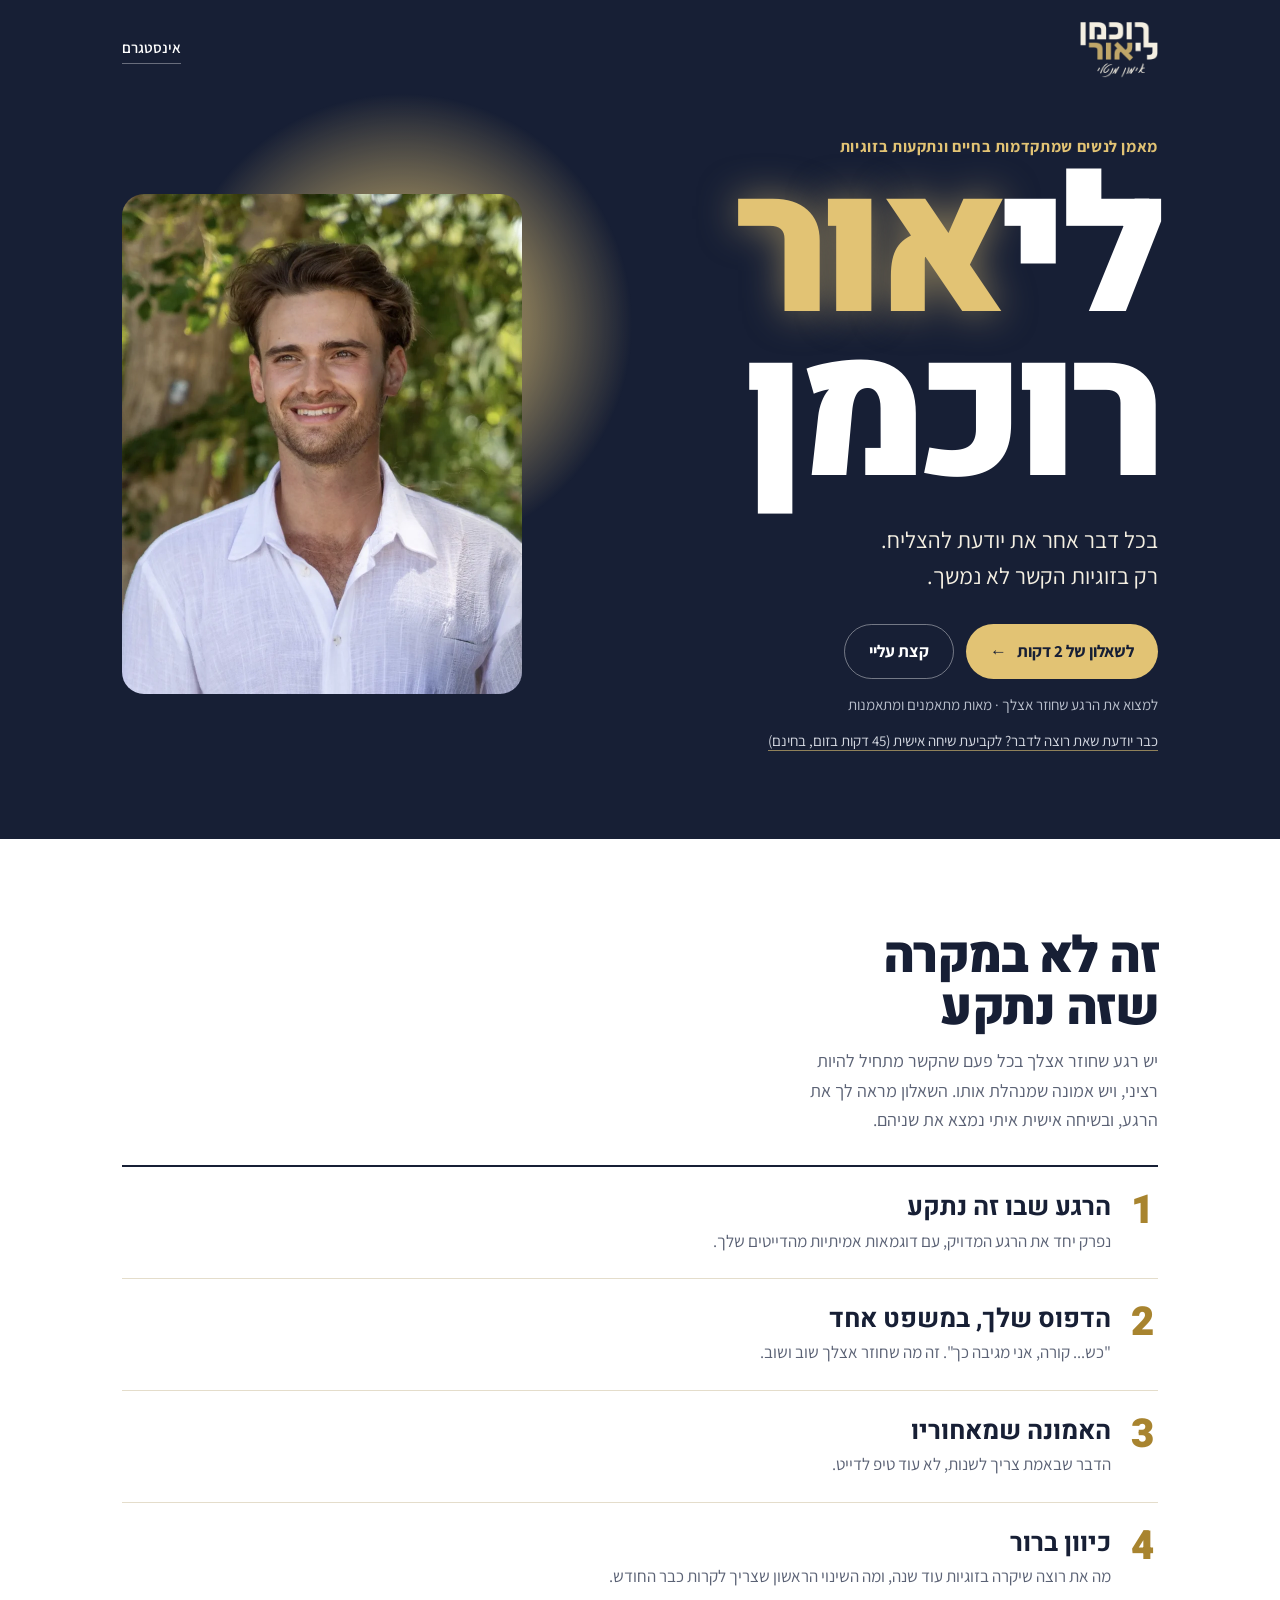
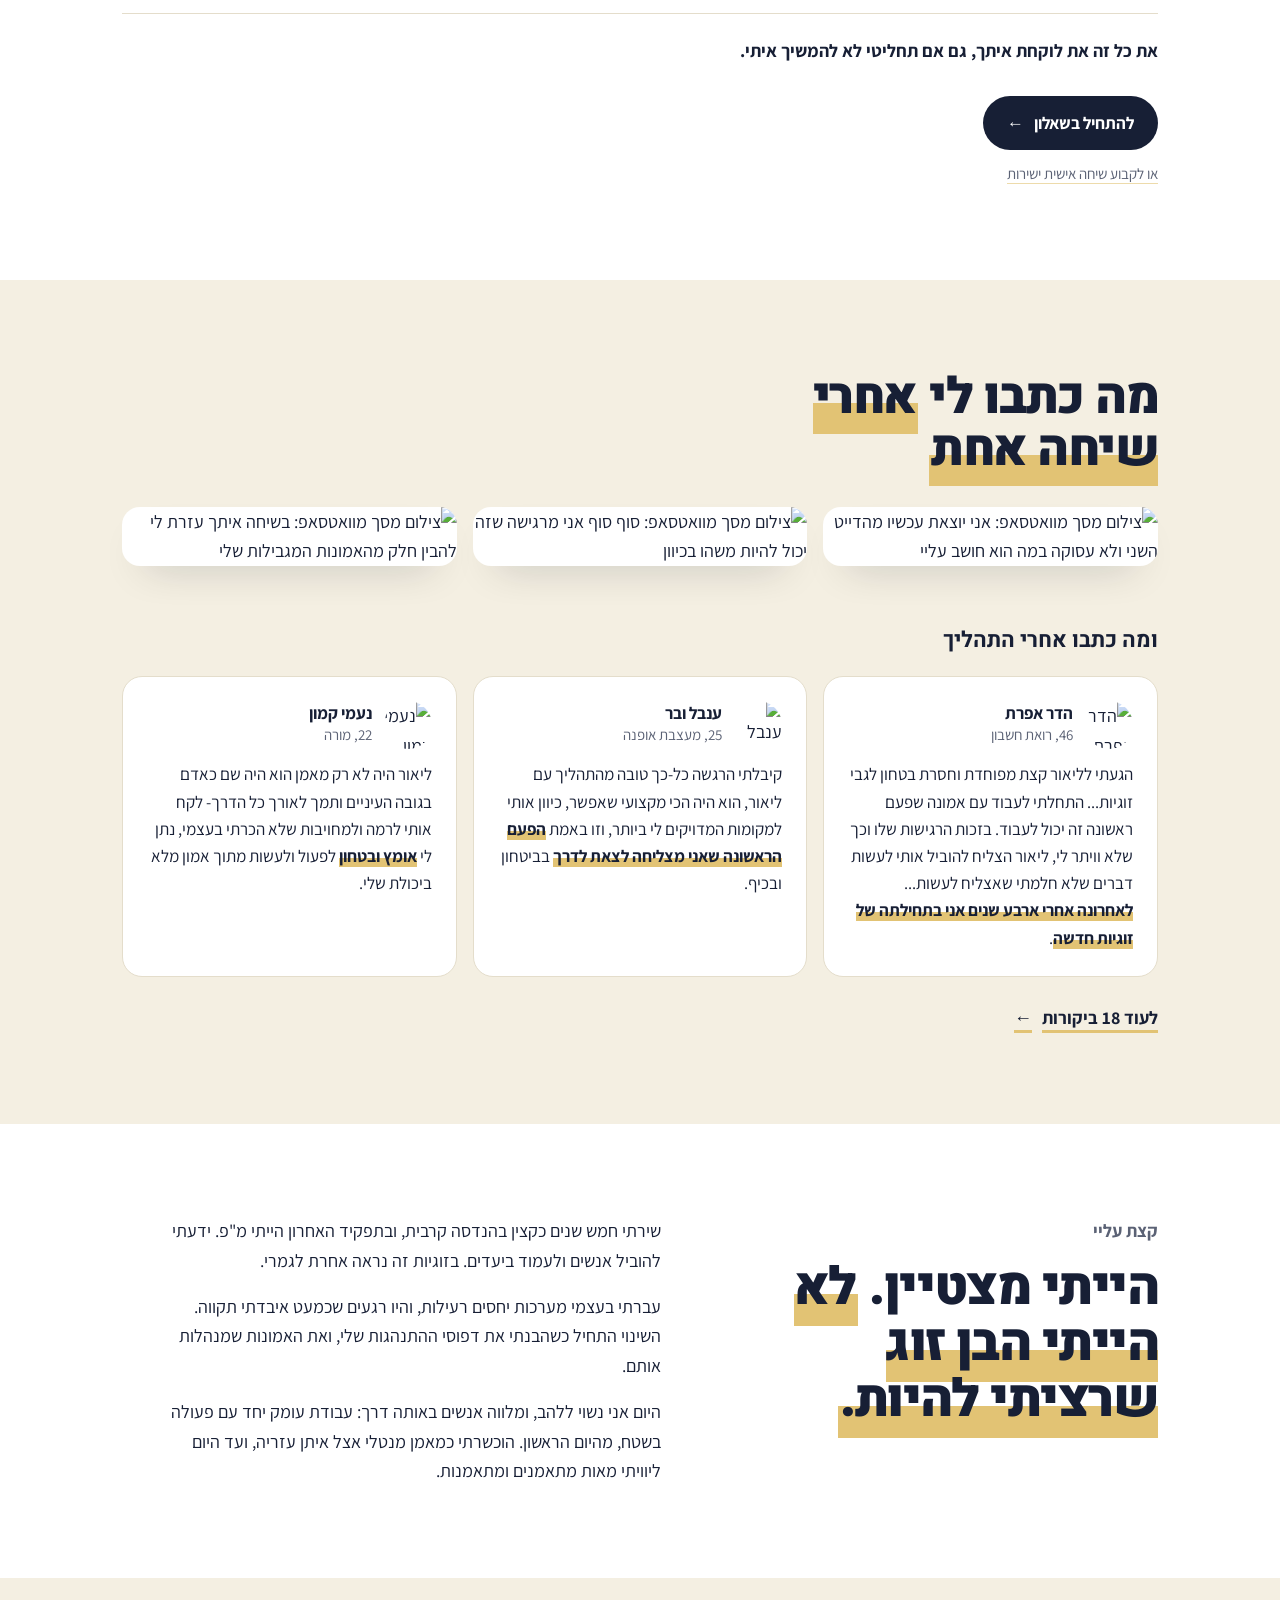
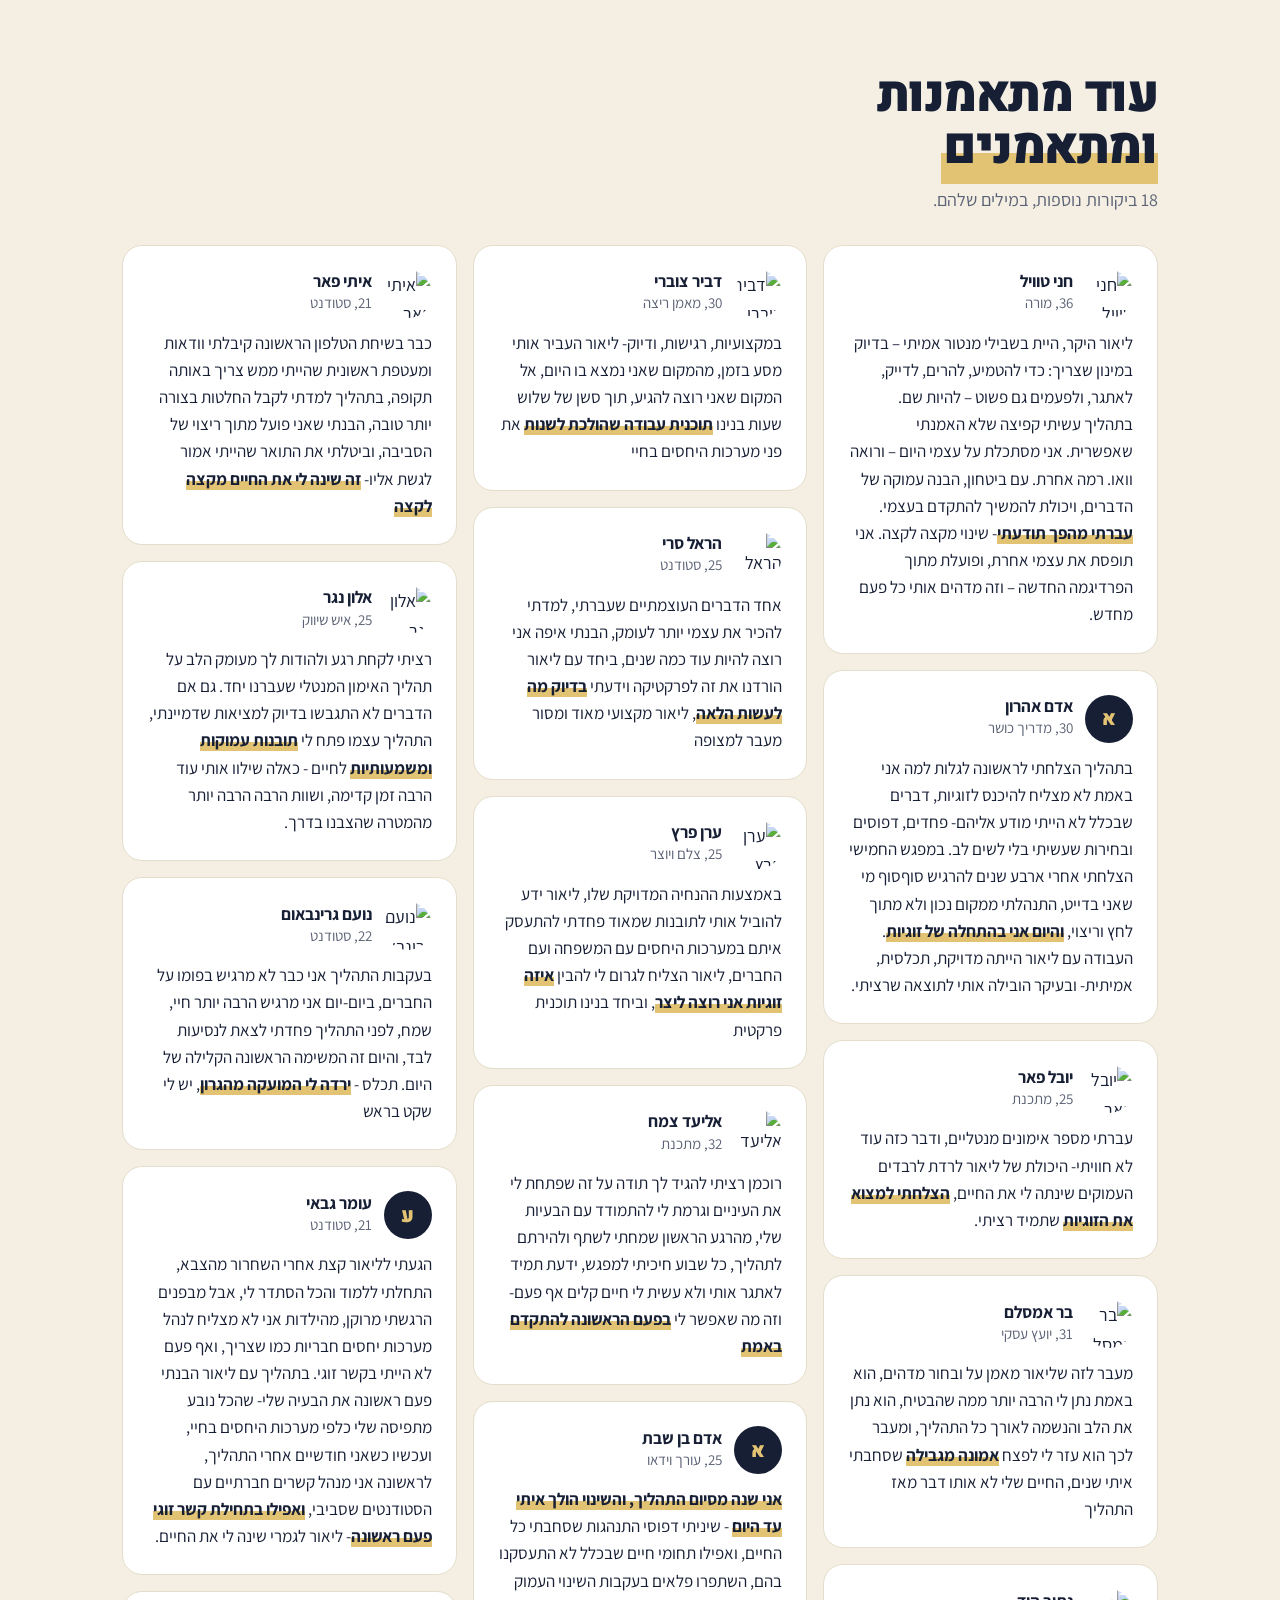
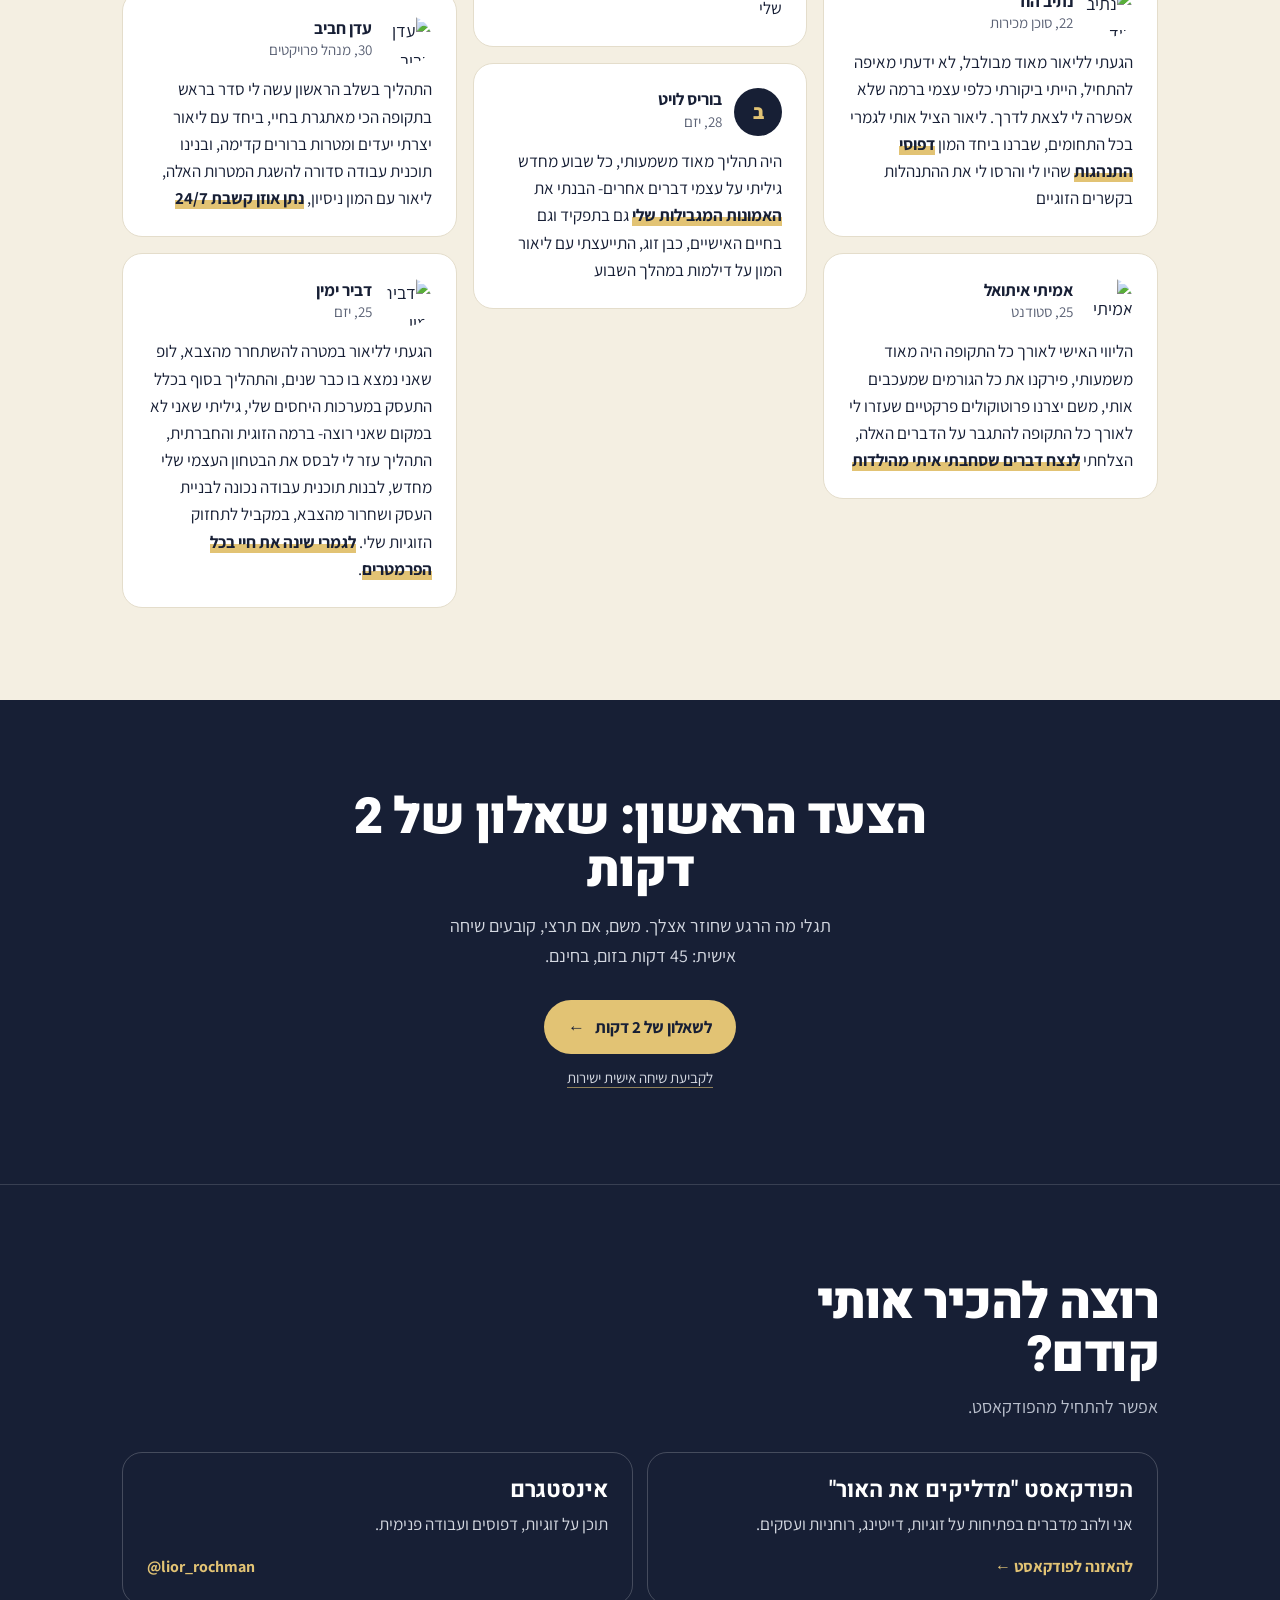
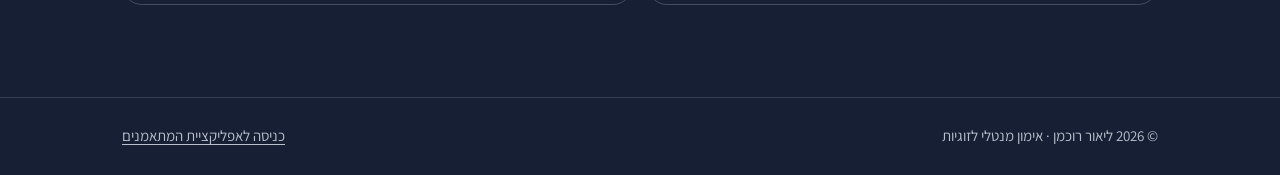
==== commit c45ef206: "Homepage -> new flow: main CTA to blindspot quiz, call as quiet link, new headline, מאות מתאמנים (26" ====
--- a/index.html
+++ b/index.html
@@ -4,14 +4,14 @@
 <meta charset="UTF-8">
 <meta name="viewport" content="width=device-width, initial-scale=1">
 <title>ליאור רוכמן | אימון מנטלי לזוגיות</title>
-<meta name="description" content="ליאור רוכמן, מאמן מנטלי לזוגיות. מלווה נשים הישגיות לזוגיות, בלי להקטין את עצמן. שיחה חינמית של 45 דקות: מוצאים את הדפוס שעוצר אותך בדייטים ואת האמונה שמאחוריו.">
+<meta name="description" content="ליאור רוכמן, מאמן לנשים שמתקדמות בחיים ונתקעות בזוגיות. בכל דבר אחר את יודעת להצליח, רק בזוגיות הקשר לא נמשך? שאלון של 2 דקות שמראה לך את הרגע שחוזר אצלך.">
 <meta name="robots" content="index, follow">
 <link rel="canonical" href="https://liorochman.com/">
 <meta property="og:type" content="profile">
 <meta property="og:locale" content="he_IL">
 <meta property="og:site_name" content="ליאור רוכמן - אימון מנטלי">
 <meta property="og:title" content="ליאור רוכמן | אימון מנטלי לזוגיות">
-<meta property="og:description" content="שיחה חינמית של 45 דקות לנשים הישגיות שנתקעות דווקא בדייטים: מוצאים את הדפוס ואת האמונה שמאחוריו.">
+<meta property="og:description" content="בכל דבר אחר את יודעת להצליח. רק בזוגיות הקשר לא נמשך. שאלון של 2 דקות שמראה לך את הרגע שחוזר אצלך.">
 <meta property="og:url" content="https://liorochman.com/">
 <meta property="og:image" content="https://liorochman.com/assets/og.jpg">
 <meta property="og:image:width" content="1200">
@@ -19,9 +19,9 @@
 <meta property="og:image:alt" content="ליאור רוכמן, אימון מנטלי לזוגיות">
 <meta name="twitter:card" content="summary_large_image">
 <meta name="twitter:title" content="ליאור רוכמן | אימון מנטלי לזוגיות">
-<meta name="twitter:description" content="שיחה חינמית של 45 דקות לנשים הישגיות שנתקעות דווקא בדייטים: מוצאים את הדפוס ואת האמונה שמאחוריו.">
+<meta name="twitter:description" content="בכל דבר אחר את יודעת להצליח. רק בזוגיות הקשר לא נמשך. שאלון של 2 דקות שמראה לך את הרגע שחוזר אצלך.">
 <meta name="twitter:image" content="https://liorochman.com/assets/og.jpg">
-<meta name="theme-color" content="#0B1020">
+<meta name="theme-color" content="#171F35">
 <link rel="icon" href="/favicon.ico" sizes="48x48">
 <link rel="icon" href="/favicon.svg" type="image/svg+xml">
 <link rel="apple-touch-icon" href="/assets/apple-touch-icon.png">
@@ -48,7 +48,7 @@
       "inLanguage": "he",
       "isPartOf": {"@id": "https://liorochman.com/#website"},
       "primaryImageOfPage": "https://liorochman.com/assets/lior-rochman.jpg",
-      "dateModified": "2026-11-16T14:00:00+02:00",
+      "dateModified": "2026-11-26T08:00:00+02:00",
       "mainEntity": {"@id": "https://liorochman.com/#lior"}
     },
     {
@@ -57,7 +57,7 @@
       "name": "ליאור רוכמן",
       "alternateName": "Lior Rochman",
       "jobTitle": "מאמן מנטלי לזוגיות",
-      "description": "מאמן מנטלי לזוגיות. מלווה נשים הישגיות לזוגיות, בלי להקטין את עצמן.",
+      "description": "מאמן מנטלי לזוגיות לנשים שמתקדמות בחיים ונתקעות בזוגיות. מאות מתאמנים ומתאמנות.",
       "url": "https://liorochman.com/",
       "image": "https://liorochman.com/assets/lior-rochman.jpg",
       "knowsAbout": ["זוגיות", "דייטינג", "אפליקציות היכרויות", "אימון מנטלי"],
@@ -72,7 +72,7 @@
 @font-face{font-family:'Assistant';font-style:normal;font-weight:400 700;font-display:swap;src:url(assets/fonts/assistant-hebrew.woff2) format('woff2');unicode-range:U+0307-0308,U+0590-05FF,U+200C-2010,U+20AA,U+25CC,U+FB1D-FB4F}
 @font-face{font-family:'Assistant';font-style:normal;font-weight:400 700;font-display:swap;src:url(assets/fonts/assistant-latin.woff2) format('woff2');unicode-range:U+0000-00FF,U+0131,U+0152-0153,U+02BB-02BC,U+02C6,U+02DA,U+02DC,U+0304,U+0308,U+0329,U+2000-206F,U+20AC,U+2122,U+2191,U+2193,U+2212,U+2215,U+FEFF,U+FFFD}
 :root{
-    --ink:#0B1020;
+    --ink:#171F35;
     --ink-soft:#1B2A4A;
     --light:#E2C374;
     --light-deep:#A8842F;
@@ -101,6 +101,10 @@
 .topbar{display:flex;justify-content:space-between;align-items:center;padding-block:22px}
 .topbar-mark{font-family:var(--display);font-weight:900;font-size:17px;letter-spacing:-.01em;text-decoration:none}
 .topbar-mark b{color:var(--light);font-weight:900}
+.topbar-logo{display:block;height:56px;width:auto}
+.quiet-link{display:inline-block;margin-top:12px;font-size:15px;color:#D3D7E0;text-decoration:underline;text-underline-offset:4px;text-decoration-color:rgba(226,195,116,.6)}
+.quiet-link:hover{color:var(--light)}
+.section-cta .quiet-link{color:var(--mute)}
 .topbar-link{font-size:15px;font-weight:600;text-decoration:none;border-bottom:1px solid rgba(255,255,255,.35);padding-bottom:2px}
 .topbar-link:hover{border-color:var(--light);color:var(--light)}
 
@@ -235,20 +239,21 @@
 <header class="hero">
     <div class="wrap">
         <nav class="topbar" aria-label="ניווט ראשי">
-            <a class="topbar-mark" href="https://liorochman.com/" aria-label="ליאור רוכמן, דף הבית">לי<b>אור</b> רוכמן</a>
+            <a class="topbar-mark" href="https://liorochman.com/" aria-label="ליאור רוכמן, דף הבית"><img class="topbar-logo" src="assets/logo-dark.png" width="360" height="260" alt="ליאור רוכמן, אימון מנטלי"></a>
             <a class="topbar-link" href="https://www.instagram.com/lior_rochman/" target="_blank" rel="noopener">אינסטגרם<span class="sr"> (נפתח בחלון חדש)</span></a>
         </nav>
 
         <div class="hero-grid">
             <div>
-                <p class="hero-role">אימון מנטלי לזוגיות</p>
+                <p class="hero-role">מאמן לנשים שמתקדמות בחיים ונתקעות בזוגיות</p>
                 <h1 class="hero-name" aria-label="ליאור רוכמן"><span>לי<span class="or">אור</span></span> <span>רוכמן</span></h1>
-                <p class="hero-lead">רגילה להצליח, ודווקא בדייטים נתקעת? אני מלווה נשים הישגיות לזוגיות, בלי להקטין את עצמן.</p>
+                <p class="hero-lead">בכל דבר אחר את יודעת להצליח.<br>רק בזוגיות הקשר לא נמשך.</p>
                 <div class="hero-actions">
-                    <a class="btn btn-light" href="https://liorochman.com/call/?utm_source=homepage&amp;utm_medium=site">לשיחה חינמית איתי <span class="arrow" aria-hidden="true">←</span></a>
+                    <a class="btn btn-light" href="https://blindspot.liorochman.com/?utm_source=homepage">לשאלון של 2 דקות <span class="arrow" aria-hidden="true">←</span></a>
                     <a class="btn btn-ghost" href="#about">קצת עליי</a>
                 </div>
-                <p class="hero-meta">45 דקות בזום · בחינם · בלי התחייבות</p>
+                <p class="hero-meta">למצוא את הרגע שחוזר אצלך · מאות מתאמנים ומתאמנות</p>
+                <a class="quiet-link" href="https://calendar.app.google/zxFoT3upRrrrn61Q8" target="_blank" rel="noopener">כבר יודעת שאת רוצה לדבר? לקביעת שיחה אישית (45 דקות בזום, בחינם)<span class="sr"> (נפתח בחלון חדש)</span></a>
             </div>
             <div class="hero-photo">
                 <img src="assets/lior-rochman.webp" width="800" height="1000" alt="ליאור רוכמן, מאמן מנטלי לזוגיות" fetchpriority="high">
@@ -263,7 +268,7 @@
         <div class="wrap">
             <div class="section-head">
                 <h2 class="section-title" id="call-title">זה לא במקרה שזה נתקע</h2>
-                <p class="section-sub">יש דפוס שחוזר אצלך בכל פעם שזה מתחיל להיות רציני, ויש אמונה שמנהלת אותו. בשיחה אחת איתי נמצא את שניהם.</p>
+                <p class="section-sub">יש רגע שחוזר אצלך בכל פעם שהקשר מתחיל להיות רציני, ויש אמונה שמנהלת אותו. השאלון מראה לך את הרגע, ובשיחה אישית איתי נמצא את שניהם.</p>
             </div>
             <ol class="steps">
                 <li class="step">
@@ -285,7 +290,8 @@
             </ol>
             <p class="call-note">את כל זה את לוקחת איתך, גם אם תחליטי לא להמשיך איתי.</p>
             <div class="section-cta">
-                <a class="btn btn-ink" href="https://liorochman.com/call/?utm_source=homepage&amp;utm_medium=site">לקבוע שיחה <span class="arrow" aria-hidden="true">←</span></a>
+                <a class="btn btn-ink" href="https://blindspot.liorochman.com/?utm_source=homepage">להתחיל בשאלון <span class="arrow" aria-hidden="true">←</span></a>
+                <br><a class="quiet-link" href="https://calendar.app.google/zxFoT3upRrrrn61Q8" target="_blank" rel="noopener">או לקבוע שיחה אישית ישירות<span class="sr"> (נפתח בחלון חדש)</span></a>
             </div>
         </div>
     </section>
@@ -329,7 +335,7 @@
             <div class="about-text">
                 <p>שירתי חמש שנים כקצין בהנדסה קרבית, ובתפקיד האחרון הייתי מ"פ. ידעתי להוביל אנשים ולעמוד ביעדים. בזוגיות זה נראה אחרת לגמרי.</p>
                 <p>עברתי בעצמי מערכות יחסים רעילות, והיו רגעים שכמעט איבדתי תקווה. השינוי התחיל כשהבנתי את דפוסי ההתנהגות שלי, ואת האמונות שמנהלות אותם.</p>
-                <p>היום אני נשוי ללהב, ומלווה אנשים באותה דרך: עבודת עומק יחד עם פעולה בשטח, מהיום הראשון. הוכשרתי כמאמן מנטלי אצל איתן עזריה, ועד היום ליוויתי 62 מתאמנים.</p>
+                <p>היום אני נשוי ללהב, ומלווה אנשים באותה דרך: עבודת עומק יחד עם פעולה בשטח, מהיום הראשון. הוכשרתי כמאמן מנטלי אצל איתן עזריה, ועד היום ליוויתי מאות מתאמנים ומתאמנות.</p>
             </div>
         </div>
     </section>
@@ -419,18 +425,19 @@
 
     <section class="section closing" aria-labelledby="closing-title">
         <div class="wrap">
-            <h2 class="section-title" id="closing-title">הצעד הראשון: שיחה איתי</h2>
-            <p class="section-sub">45 דקות בזום, בחינם. את עונה קודם על שתי שאלות קצרות, ואני מגיע לשיחה מוכן.</p>
+            <h2 class="section-title" id="closing-title">הצעד הראשון: שאלון של 2 דקות</h2>
+            <p class="section-sub">תגלי מה הרגע שחוזר אצלך. משם, אם תרצי, קובעים שיחה אישית: 45 דקות בזום, בחינם.</p>
             <div class="hero-actions">
-                <a class="btn btn-light" href="https://liorochman.com/call/?utm_source=homepage&amp;utm_medium=site">לשיחה חינמית איתי <span class="arrow" aria-hidden="true">←</span></a>
-            </div>
+                <a class="btn btn-light" href="https://blindspot.liorochman.com/?utm_source=homepage">לשאלון של 2 דקות <span class="arrow" aria-hidden="true">←</span></a>
+            </div>
+            <a class="quiet-link" href="https://calendar.app.google/zxFoT3upRrrrn61Q8" target="_blank" rel="noopener">לקביעת שיחה אישית ישירות<span class="sr"> (נפתח בחלון חדש)</span></a>
         </div>
     </section>
 
     <section class="section follow" aria-labelledby="follow-title">
         <div class="wrap">
             <div class="section-head">
-                <h2 class="section-title" id="follow-title">עוד לא מוכנה לשיחה?</h2>
+                <h2 class="section-title" id="follow-title">רוצה להכיר אותי קודם?</h2>
                 <p class="section-sub">אפשר להתחיל מהפודקאסט.</p>
             </div>
             <div class="channels">
